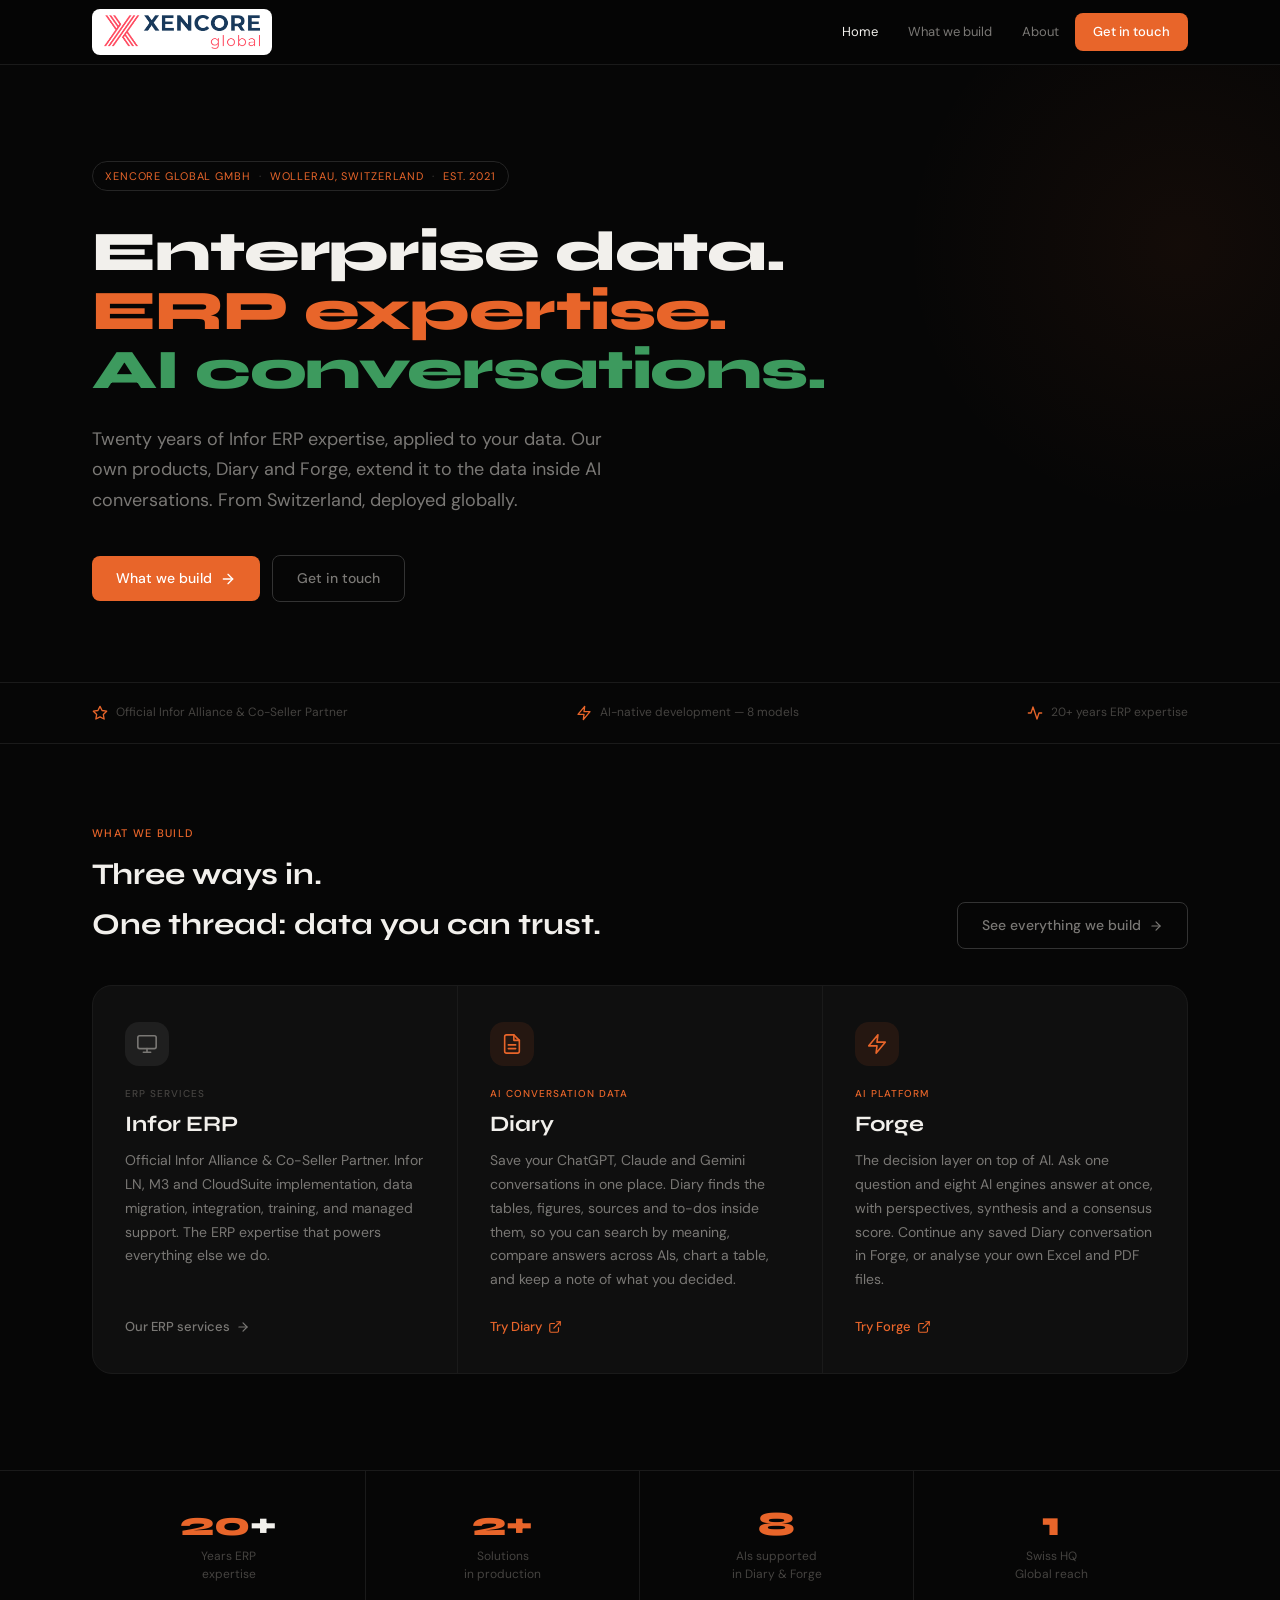
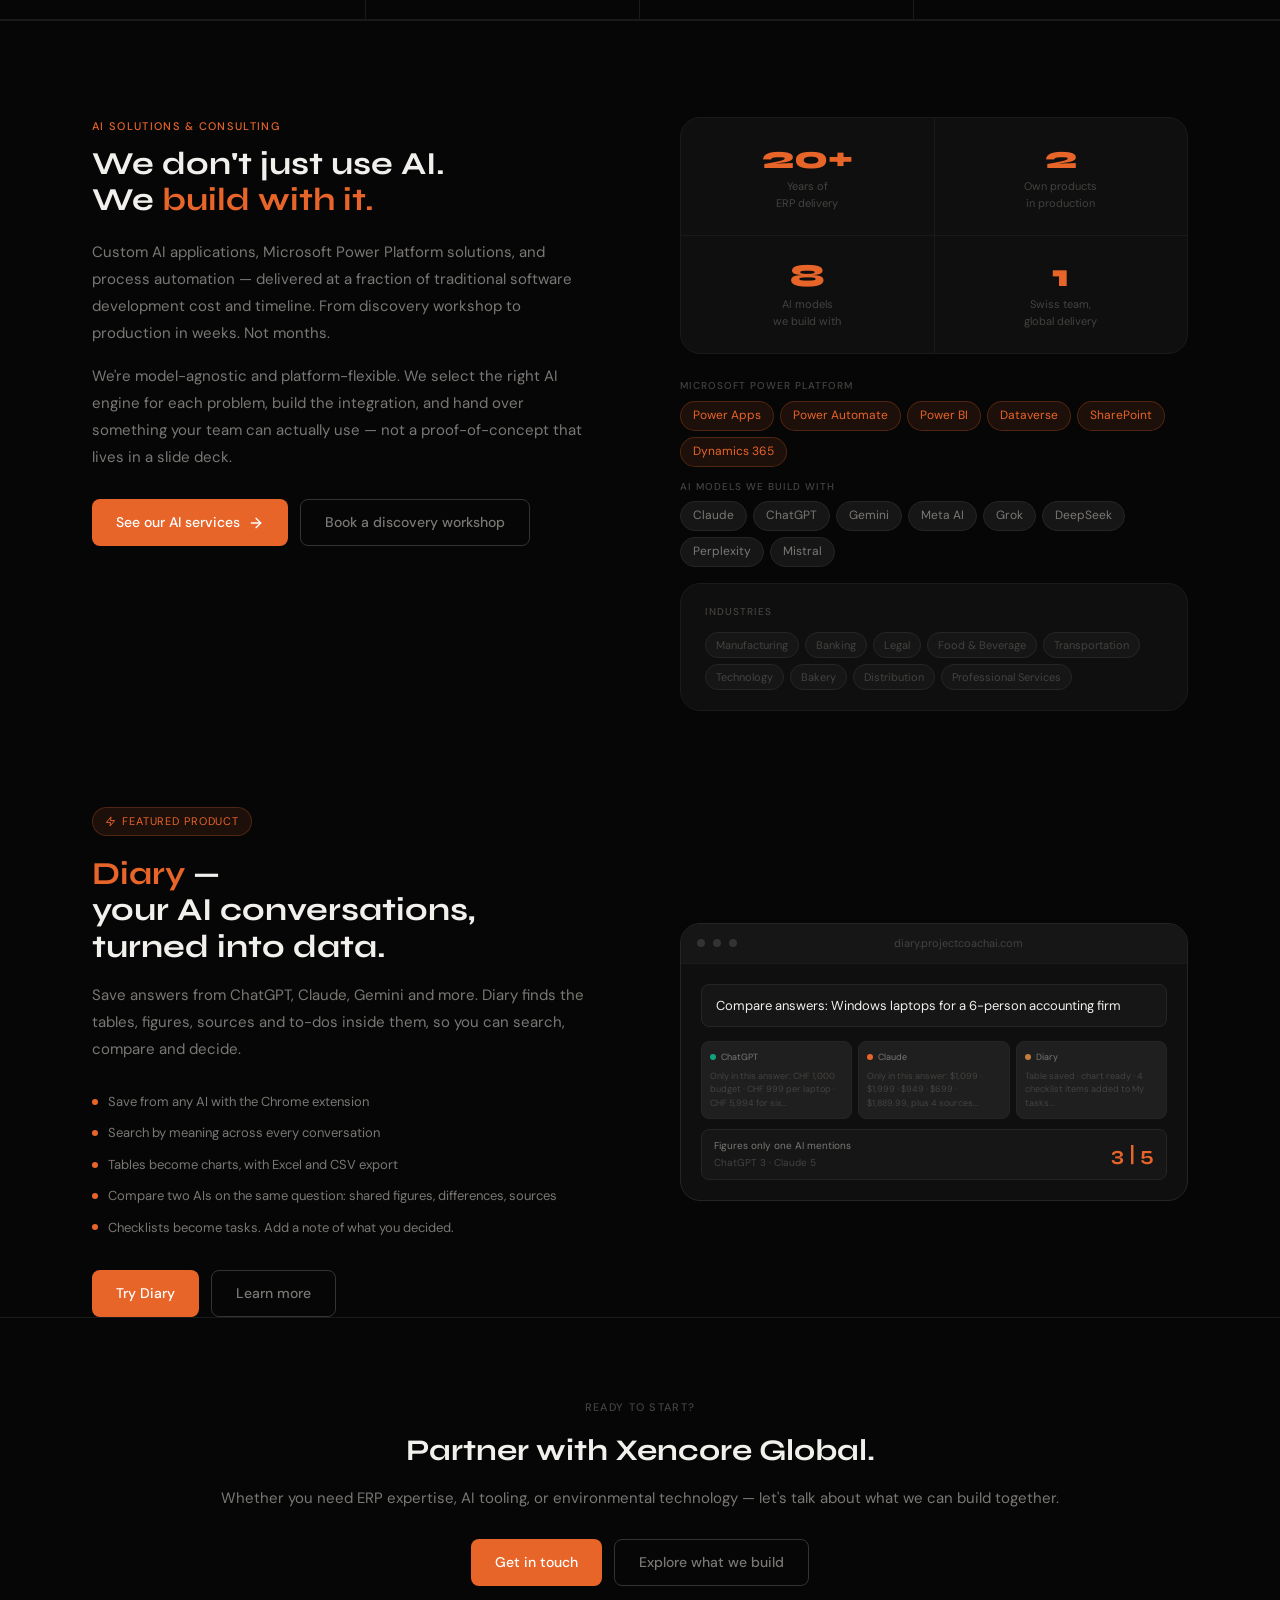
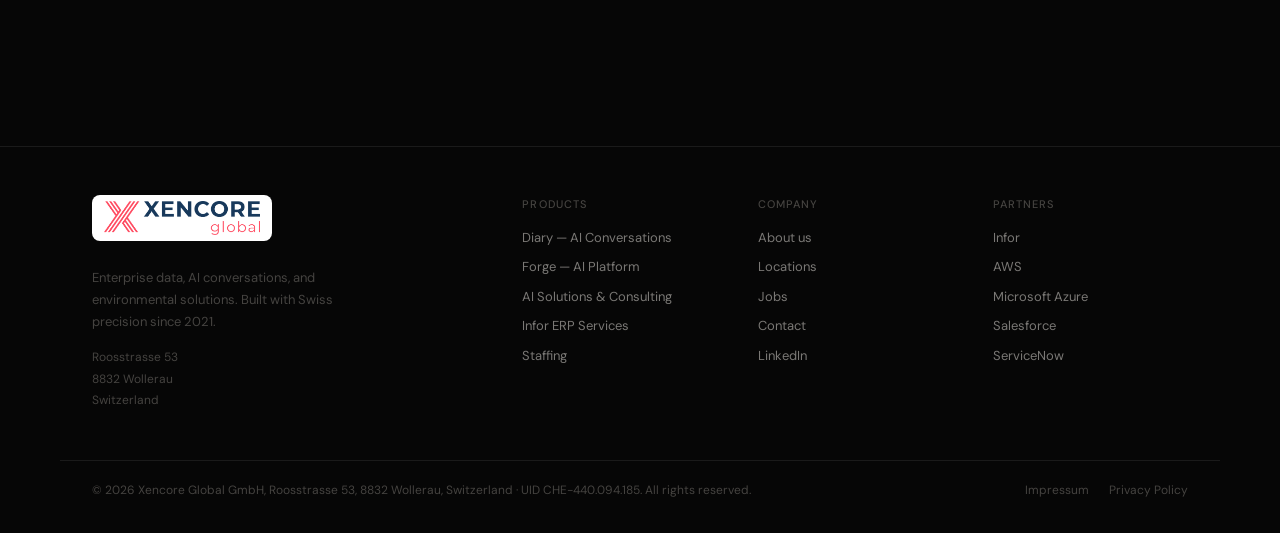
==== index.html @ ffd0a52e "Add official Xencore Global logo and favicon Co-Authored-By: Claude Sonnet 5.5 <noreply@anthropic.co" ====
<!DOCTYPE html>
<html lang="en">
<head>
<meta charset="UTF-8">
<meta name="viewport" content="width=device-width, initial-scale=1.0">
<title>Xencore Global GmbH — Enterprise Data. ERP Expertise. AI Conversations.</title>
<meta name="description" content="Xencore Global GmbH builds Diary and Forge, AI products that turn conversations into data, and delivers Infor ERP solutions. Headquartered in Wollerau, Switzerland.">
<link rel="stylesheet" href="style.css">
<style>
/* ---- PAGE-SPECIFIC: HOME ---------------------------------- */

/* Hero */
.hero {
  padding: 96px 0 80px;
  position: relative;
  overflow: hidden;
}
.hero::before {
  content: '';
  position: absolute;
  top: -120px; right: -200px;
  width: 600px; height: 600px;
  background: radial-gradient(circle, rgba(232,101,42,0.06) 0%, transparent 65%);
  pointer-events: none;
}
.hero__inner {
  max-width: 1160px;
  margin: 0 auto;
  padding: 0 32px;
}
.hero__label {
  display: inline-flex;
  align-items: center;
  gap: 8px;
  padding: 5px 12px;
  border: 1px solid var(--bdr-2);
  border-radius: 999px;
  font-size: 11px;
  color: var(--tx-muted);
  letter-spacing: 0.08em;
  text-transform: uppercase;
  margin-bottom: 32px;
}
.hero__label span { color: var(--xc-orange); }

.hero__headline {
  font-family: var(--font-display);
  font-size: clamp(32px, 4.4vw, 56px);
  font-weight: 800;
  color: var(--tx-primary);
  line-height: 1.05;
  letter-spacing: -0.02em;
  max-width: 800px;
  margin-bottom: 24px;
}
.hero__headline em {
  font-style: normal;
  color: var(--xc-orange);
}
.hero__headline .line-green {
  color: var(--xc-green-light);
}

.hero__sub {
  font-size: 18px;
  color: var(--tx-secondary);
  line-height: 1.7;
  max-width: 520px;
  margin-bottom: 40px;
}

.hero__actions {
  display: flex;
  align-items: center;
  gap: 12px;
  flex-wrap: wrap;
}

/* Products intro section */
.products {
  padding: 80px 0 96px;
}
.products__head {
  max-width: 1160px;
  margin: 0 auto;
  padding: 0 32px;
  display: flex;
  align-items: flex-end;
  justify-content: space-between;
  margin-bottom: 36px;
  gap: 24px;
  flex-wrap: wrap;
}
.products__title {
  font-family: var(--font-display);
  font-size: clamp(22px, 3vw, 30px);
  font-weight: 700;
  color: var(--tx-primary);
  margin-top: 8px;
}
.products__grid-wrap {
  max-width: 1160px;
  margin: 0 auto;
  padding: 0 32px;
}

/* Stats row */
.stats {
  border-top: 1px solid var(--bdr-1);
  border-bottom: 1px solid var(--bdr-1);
  padding: 0;
}
.stats__inner {
  max-width: 1160px;
  margin: 0 auto;
  padding: 0 32px;
  display: grid;
  grid-template-columns: repeat(4, 1fr);
}
.stat {
  padding: 36px 24px;
  border-right: 1px solid var(--bdr-1);
  text-align: center;
}
.stat:last-child { border-right: none; }
.stat__num {
  font-family: var(--font-display);
  font-size: 34px;
  font-weight: 800;
  color: var(--tx-primary);
  line-height: 1;
  margin-bottom: 6px;
}
.stat__num span { color: var(--xc-orange); }
.stat__label {
  font-size: 12px;
  color: var(--tx-muted);
  line-height: 1.5;
}

/* AI native section on home */
.ai-native {
  padding: 96px 0;
  border-top: 1px solid var(--bdr-1);
}
.ai-native__inner {
  max-width: 1160px;
  margin: 0 auto;
  padding: 0 32px;
  display: grid;
  grid-template-columns: 1fr 1fr;
  gap: 80px;
  align-items: start;
}
.ai-native__title {
  font-family: var(--font-display);
  font-size: clamp(24px, 2.8vw, 32px);
  font-weight: 700;
  color: var(--tx-primary);
  line-height: 1.15;
  margin-top: 10px;
  margin-bottom: 20px;
}
.ai-native__title span { color: var(--xc-orange); }
.ai-native__desc {
  font-size: 15px;
  color: var(--tx-secondary);
  line-height: 1.8;
  margin-bottom: 28px;
}
.ai-native__stack {
  display: flex;
  flex-direction: column;
  gap: 12px;
}
.ai-native__stack-row {
  display: flex;
  flex-direction: column;
  gap: 6px;
}
.ai-native__stack-label {
  font-size: 10px;
  font-weight: 500;
  letter-spacing: 0.10em;
  text-transform: uppercase;
  color: var(--tx-muted);
}
.ai-native__stack-tags {
  display: flex;
  flex-wrap: wrap;
  gap: 6px;
}
.ai-native__stack-tag {
  padding: 4px 12px;
  background: var(--surf-2);
  border: 1px solid var(--bdr-2);
  border-radius: 999px;
  font-size: 12px;
  color: var(--tx-secondary);
}
.ai-native__stack-tag--orange {
  border-color: var(--xc-orange-bdr);
  color: var(--xc-orange);
  background: var(--xc-orange-dim);
}
.ai-native__metrics {
  display: grid;
  grid-template-columns: 1fr 1fr;
  gap: 1px;
  background: var(--bdr-1);
  border: 1px solid var(--bdr-1);
  border-radius: var(--r-xl);
  overflow: hidden;
  margin-bottom: 24px;
}
.ai-native__metric {
  background: var(--surf-1);
  padding: 24px;
  text-align: center;
}
.ai-native__metric-num {
  font-family: var(--font-display);
  font-size: 32px;
  font-weight: 800;
  color: var(--xc-orange);
  line-height: 1;
  margin-bottom: 4px;
}
.ai-native__metric-label {
  font-size: 11px;
  color: var(--tx-muted);
  line-height: 1.5;
}
.ai-native__industries {
  padding: 20px 24px;
  background: var(--surf-1);
  border: 1px solid var(--bdr-1);
  border-radius: var(--r-xl);
}
.ai-native__industries-label {
  font-size: 10px;
  font-weight: 500;
  letter-spacing: 0.10em;
  text-transform: uppercase;
  color: var(--tx-muted);
  margin-bottom: 12px;
}
.ai-native__industries-tags {
  display: flex;
  flex-wrap: wrap;
  gap: 6px;
}
.ai-native__industries-tag {
  padding: 3px 10px;
  background: var(--surf-2);
  border: 1px solid var(--bdr-2);
  border-radius: 999px;
  font-size: 11px;
  color: var(--tx-muted);
}

@media (max-width: 960px) {
  .ai-native__inner { grid-template-columns: 1fr; gap: 40px; }
}

  padding: 96px 0;
  border-top: 1px solid var(--bdr-1);
}
.forge-feature__inner {
  max-width: 1160px;
  margin: 0 auto;
  padding: 0 32px;
  display: grid;
  grid-template-columns: 1fr 1fr;
  gap: 80px;
  align-items: center;
}
.forge-feature__badge {
  display: inline-flex;
  align-items: center;
  gap: 6px;
  padding: 4px 12px;
  background: var(--xc-orange-dim);
  border: 1px solid var(--xc-orange-bdr);
  border-radius: 999px;
  font-size: 11px;
  color: var(--xc-orange);
  letter-spacing: 0.08em;
  text-transform: uppercase;
  margin-bottom: 20px;
}
.forge-feature__title {
  font-family: var(--font-display);
  font-size: clamp(24px, 2.8vw, 32px);
  font-weight: 700;
  color: var(--tx-primary);
  line-height: 1.15;
  margin-bottom: 16px;
}
.forge-feature__title span { color: var(--xc-orange); }
.forge-feature__desc {
  font-size: 15px;
  color: var(--tx-secondary);
  line-height: 1.8;
  margin-bottom: 28px;
}
.forge-feature__points {
  display: flex;
  flex-direction: column;
  gap: 10px;
  margin-bottom: 32px;
}
.forge-feature__point {
  display: flex;
  align-items: center;
  gap: 10px;
  font-size: 13px;
  color: var(--tx-secondary);
}
.forge-feature__point-dot {
  width: 6px; height: 6px;
  border-radius: 50%;
  background: var(--xc-orange);
  flex-shrink: 0;
}

/* Forge product preview block */
.forge-preview {
  background: var(--surf-1);
  border: 1px solid var(--bdr-2);
  border-radius: var(--r-xl);
  overflow: hidden;
}
.forge-preview__bar {
  padding: 10px 16px;
  background: var(--surf-2);
  border-bottom: 1px solid var(--bdr-1);
  display: flex;
  align-items: center;
  gap: 8px;
}
.forge-preview__dot {
  width: 8px; height: 8px;
  border-radius: 50%;
  background: var(--bdr-3);
}
.forge-preview__url {
  flex: 1;
  font-size: 11px;
  color: var(--tx-muted);
  text-align: center;
}
.forge-preview__body { padding: 20px; }
.forge-preview__question {
  font-size: 13px;
  color: var(--tx-primary);
  padding: 10px 14px;
  background: var(--surf-2);
  border: 1px solid var(--bdr-2);
  border-radius: var(--r-md);
  margin-bottom: 14px;
}
.forge-preview__cards {
  display: grid;
  grid-template-columns: repeat(3, 1fr);
  gap: 6px;
  margin-bottom: 10px;
}
.forge-preview__card {
  background: var(--surf-3);
  border: 1px solid var(--bdr-2);
  border-radius: var(--r-md);
  padding: 8px;
}
.forge-preview__card-head {
  display: flex;
  align-items: center;
  gap: 5px;
  margin-bottom: 5px;
}
.forge-preview__card-dot {
  width: 6px; height: 6px;
  border-radius: 50%;
}
.forge-preview__card-name {
  font-size: 9px;
  color: var(--tx-secondary);
}
.forge-preview__card-body {
  font-size: 9px;
  color: var(--tx-muted);
  line-height: 1.5;
}
.forge-preview__consensus {
  background: var(--surf-2);
  border: 1px solid var(--bdr-2);
  border-radius: var(--r-md);
  padding: 8px 12px;
  display: flex;
  align-items: center;
  justify-content: space-between;
}
.forge-preview__consensus-label { font-size: 10px; color: var(--tx-secondary); }
.forge-preview__consensus-score {
  font-family: var(--font-display);
  font-size: 20px;
  font-weight: 700;
  color: var(--xc-orange);
}

/* CTA band */
.cta-band {
  padding: 80px 0;
  border-top: 1px solid var(--bdr-1);
  text-align: center;
}
.cta-band__title {
  font-family: var(--font-display);
  font-size: clamp(22px, 2.6vw, 30px);
  font-weight: 700;
  color: var(--tx-primary);
  margin-bottom: 10px;
}
.cta-band__sub {
  font-size: 15px;
  color: var(--tx-secondary);
  margin-bottom: 28px;
}
.cta-band__actions {
  display: flex;
  gap: 12px;
  justify-content: center;
  flex-wrap: wrap;
}

@media (max-width: 960px) {
  .stats__inner { grid-template-columns: repeat(2, 1fr); }
  .stat:nth-child(2) { border-right: none; }
  .stat:nth-child(3) { border-top: 1px solid var(--bdr-1); }
  .stat:nth-child(4) { border-top: 1px solid var(--bdr-1); border-right: none; }
  .forge-feature__inner { grid-template-columns: 1fr; gap: 40px; }
}
@media (max-width: 640px) {
  .hero { padding: 64px 0 56px; }
  .stats__inner { grid-template-columns: 1fr 1fr; }
  .hero__inner { padding: 0 20px; }
  .products__head { padding: 0 20px; }
  .products__grid-wrap { padding: 0 20px; }
  .forge-feature__inner { padding: 0 20px; }
}
.forge-feature__inner.container { display: grid; grid-template-columns: 1fr 1fr; gap: 80px; align-items: center; }
@media (max-width: 960px) { .forge-feature__inner.container { grid-template-columns: 1fr; gap: 40px; } }
</style>
<link rel="icon" type="image/png" href="assets/favicon.png">
</head>
<body>

<nav class="xc-nav" role="navigation" aria-label="Main navigation">
  <div class="xc-nav__inner">
    <a href="index.html" class="xc-nav__logo xc-nav__logo--img" aria-label="Xencore Global home">
      <img src="assets/xencore-logo.png" alt="Xencore Global" class="xc-logo-img" width="165" height="36">
    </a>

    <div class="xc-nav__links" id="xc-nav-links">
      <a href="index.html"          class="xc-nav__link is-active">Home</a>
      <a href="what-we-build.html"  class="xc-nav__link">What we build</a>
      <a href="about.html"          class="xc-nav__link">About</a>
      <a href="about.html#contact"  class="btn btn--primary" style="font-size:13px;padding:8px 18px">Get in touch</a>
    </div>

    <button class="xc-nav__toggle"
            aria-label="Toggle navigation"
            aria-expanded="false"
            onclick="toggleNav(this)">
      &#9776;
    </button>
  </div>
</nav>


<!-- HERO -->
<section class="hero" aria-labelledby="hero-headline">
  <div class="hero__inner">

    <div class="hero__label fade-up">
      <span>Xencore Global GmbH</span>
      &middot;
      <span>Wollerau, Switzerland</span>
      &middot;
      <span>Est. 2021</span>
    </div>

    <h1 class="hero__headline fade-up fade-up-1" id="hero-headline">
      Enterprise data.<br>
      <em>ERP expertise.</em><br>
      <span class="line-green">AI conversations.</span>
    </h1>

    <p class="hero__sub fade-up fade-up-2">
      Twenty years of Infor ERP expertise, applied to your data. Our own
      products, Diary and Forge, extend it to the data inside AI conversations.
      From Switzerland, deployed globally.
    </p>

    <div class="hero__actions fade-up fade-up-3">
      <a href="what-we-build.html" class="btn btn--primary">
        What we build
        <svg viewBox="0 0 24 24" aria-hidden="true">
          <line x1="5" y1="12" x2="19" y2="12"/>
          <polyline points="12 5 19 12 12 19"/>
        </svg>
      </a>
      <a href="about.html#contact" class="btn btn--ghost">Get in touch</a>
    </div>

  </div>
</section>


<!-- CREDENTIAL STRIP -->
<div class="xc-creds">
  <div class="xc-creds__inner">
    <div class="xc-cred">
      <svg viewBox="0 0 24 24" aria-hidden="true">
        <path d="M12 2l3.09 6.26L22 9.27l-5 4.87 1.18 6.88L12 17.77l-6.18 3.25L7 14.14 2 9.27l6.91-1.01L12 2z"/>
      </svg>
      Official Infor Alliance &amp; Co-Seller Partner
    </div>
    <div class="xc-cred">
      <svg viewBox="0 0 24 24" aria-hidden="true">
        <polygon points="13 2 3 14 12 14 11 22 21 10 12 10 13 2"/>
      </svg>
      AI-native development — 8 models
    </div>
    <div class="xc-cred">
      <svg viewBox="0 0 24 24" aria-hidden="true">
        <polyline points="22 12 18 12 15 21 9 3 6 12 2 12"/>
      </svg>
      20+ years ERP expertise
    </div>
  </div>
</div>


<!-- PRODUCTS -->
<section class="products" aria-labelledby="products-title">
  <div class="products__head">
    <div>
      <div class="eyebrow eyebrow--orange">What we build</div>
      <h2 class="products__title" id="products-title">
        Three ways in.<br>One thread: data you can trust.
      </h2>
    </div>
    <a href="what-we-build.html" class="btn btn--ghost">
      See everything we build
      <svg viewBox="0 0 24 24" aria-hidden="true" style="width:14px;height:14px;stroke:currentColor;fill:none;stroke-width:2;stroke-linecap:round;stroke-linejoin:round">
        <line x1="5" y1="12" x2="19" y2="12"/>
        <polyline points="12 5 19 12 12 19"/>
      </svg>
    </a>
  </div>

  <div class="products__grid-wrap">
    <div class="xc-product-grid">

      <!-- ERP Services -->
      <div class="xc-product-card">
        <div class="xc-product-card__icon xc-product-card__icon--steel" aria-hidden="true">
          <svg viewBox="0 0 24 24">
            <rect x="2" y="3" width="20" height="14" rx="2"/>
            <line x1="8" y1="21" x2="16" y2="21"/>
            <line x1="12" y1="17" x2="12" y2="21"/>
          </svg>
        </div>
        <div class="xc-product-card__tag xc-product-card__tag--steel">ERP Services</div>
        <div class="xc-product-card__name">Infor ERP</div>
        <div class="xc-product-card__desc">
          Official Infor Alliance &amp; Co-Seller Partner. Infor LN, M3 and CloudSuite
          implementation, data migration, integration, training, and managed support.
          The ERP expertise that powers everything else we do.
        </div>
        <a href="what-we-build.html#erp"
           class="xc-product-card__link xc-product-card__link--steel">
          Our ERP services
          <svg viewBox="0 0 24 24">
            <line x1="5" y1="12" x2="19" y2="12"/>
            <polyline points="12 5 19 12 12 19"/>
          </svg>
        </a>
      </div>

      <!-- Diary -->
      <div class="xc-product-card">
        <div class="xc-product-card__icon xc-product-card__icon--orange" aria-hidden="true">
          <svg viewBox="0 0 24 24">
            <path d="M14 2H6a2 2 0 0 0-2 2v16a2 2 0 0 0 2 2h12a2 2 0 0 0 2-2V8z"/>
            <polyline points="14 2 14 8 20 8"/>
            <line x1="16" y1="13" x2="8" y2="13"/>
            <line x1="16" y1="17" x2="8" y2="17"/>
          </svg>
        </div>
        <div class="xc-product-card__tag xc-product-card__tag--orange">AI conversation data</div>
        <div class="xc-product-card__name">Diary</div>
        <div class="xc-product-card__desc">
          Save your ChatGPT, Claude and Gemini conversations in one place. Diary finds the
          tables, figures, sources and to-dos inside them, so you can search by meaning,
          compare answers across AIs, chart a table, and keep a note of what you decided.
        </div>
        <a href="https://diary.projectcoachai.com"
           class="xc-product-card__link xc-product-card__link--orange"
           target="_blank" rel="noopener">
          Try Diary
          <svg viewBox="0 0 24 24">
            <path d="M18 13v6a2 2 0 0 1-2 2H5a2 2 0 0 1-2-2V8a2 2 0 0 1 2-2h6"/>
            <polyline points="15 3 21 3 21 9"/>
            <line x1="10" y1="14" x2="21" y2="3"/>
          </svg>
        </a>
      </div>

      <!-- Forge -->
      <div class="xc-product-card">
        <div class="xc-product-card__icon xc-product-card__icon--orange" aria-hidden="true">
          <svg viewBox="0 0 24 24">
            <polygon points="13 2 3 14 12 14 11 22 21 10 12 10 13 2"/>
          </svg>
        </div>
        <div class="xc-product-card__tag xc-product-card__tag--orange">AI Platform</div>
        <div class="xc-product-card__name">Forge</div>
        <div class="xc-product-card__desc">
          The decision layer on top of AI. Ask one question and eight AI engines answer
          at once, with perspectives, synthesis and a consensus score. Continue any saved
          Diary conversation in Forge, or analyse your own Excel and PDF files.
        </div>
        <a href="https://forge.projectcoachai.com"
           class="xc-product-card__link xc-product-card__link--orange"
           target="_blank" rel="noopener">
          Try Forge
          <svg viewBox="0 0 24 24">
            <path d="M18 13v6a2 2 0 0 1-2 2H5a2 2 0 0 1-2-2V8a2 2 0 0 1 2-2h6"/>
            <polyline points="15 3 21 3 21 9"/>
            <line x1="10" y1="14" x2="21" y2="3"/>
          </svg>
        </a>
      </div>
    </div>
  </div>
</section>


<!-- STATS -->
<div class="stats">
  <div class="stats__inner">
    <div class="stat">
      <div class="stat__num"><span>20</span>+</div>
      <div class="stat__label">Years ERP<br>expertise</div>
    </div>
    <div class="stat">
      <div class="stat__num"><span>2+</span></div>
      <div class="stat__label">Solutions<br>in production</div>
    </div>
    <div class="stat">
      <div class="stat__num"><span>8</span></div>
      <div class="stat__label">AIs supported<br>in Diary &amp; Forge</div>
    </div>
    <div class="stat">
      <div class="stat__num"><span>1</span></div>
      <div class="stat__label">Swiss HQ<br>Global reach</div>
    </div>
  </div>
</div>


<!-- AI-NATIVE SECTION -->
<section class="ai-native" aria-labelledby="ai-native-title">
  <div class="ai-native__inner">

    <div>
      <div class="eyebrow eyebrow--orange">AI solutions &amp; consulting</div>
      <h2 class="ai-native__title" id="ai-native-title">
        We don't just use AI.<br>We <span>build with it.</span>
      </h2>
      <p class="ai-native__desc">
        Custom AI applications, Microsoft Power Platform solutions, and process automation —
        delivered at a fraction of traditional software development cost and timeline.
        From discovery workshop to production in weeks. Not months.
      </p>
      <p class="ai-native__desc" style="margin-top:-12px">
        We're model-agnostic and platform-flexible. We select the right AI engine
        for each problem, build the integration, and hand over something your team
        can actually use — not a proof-of-concept that lives in a slide deck.
      </p>
      <div style="display:flex;gap:12px;flex-wrap:wrap">
        <a href="what-we-build.html#ai-solutions" class="btn btn--primary">
          See our AI services
          <svg viewBox="0 0 24 24" aria-hidden="true">
            <line x1="5" y1="12" x2="19" y2="12"/>
            <polyline points="12 5 19 12 12 19"/>
          </svg>
        </a>
        <a href="about.html#contact" class="btn btn--ghost">Book a discovery workshop</a>
      </div>
    </div>

    <div>
      <div class="ai-native__metrics">
        <div class="ai-native__metric">
          <div class="ai-native__metric-num">20+</div>
          <div class="ai-native__metric-label">Years of<br>ERP delivery</div>
        </div>
        <div class="ai-native__metric">
          <div class="ai-native__metric-num">2</div>
          <div class="ai-native__metric-label">Own products<br>in production</div>
        </div>
        <div class="ai-native__metric">
          <div class="ai-native__metric-num">8</div>
          <div class="ai-native__metric-label">AI models<br>we build with</div>
        </div>
        <div class="ai-native__metric">
          <div class="ai-native__metric-num">1</div>
          <div class="ai-native__metric-label">Swiss team,<br>global delivery</div>
        </div>
      </div>

      <div class="ai-native__stack" style="margin-bottom:16px">
        <div class="ai-native__stack-row">
          <div class="ai-native__stack-label">Microsoft Power Platform</div>
          <div class="ai-native__stack-tags">
            <span class="ai-native__stack-tag ai-native__stack-tag--orange">Power Apps</span>
            <span class="ai-native__stack-tag ai-native__stack-tag--orange">Power Automate</span>
            <span class="ai-native__stack-tag ai-native__stack-tag--orange">Power BI</span>
            <span class="ai-native__stack-tag ai-native__stack-tag--orange">Dataverse</span>
            <span class="ai-native__stack-tag ai-native__stack-tag--orange">SharePoint</span>
            <span class="ai-native__stack-tag ai-native__stack-tag--orange">Dynamics 365</span>
          </div>
        </div>
        <div class="ai-native__stack-row">
          <div class="ai-native__stack-label">AI models we build with</div>
          <div class="ai-native__stack-tags">
            <span class="ai-native__stack-tag">Claude</span>
            <span class="ai-native__stack-tag">ChatGPT</span>
            <span class="ai-native__stack-tag">Gemini</span>
            <span class="ai-native__stack-tag">Meta AI</span>
            <span class="ai-native__stack-tag">Grok</span>
            <span class="ai-native__stack-tag">DeepSeek</span>
            <span class="ai-native__stack-tag">Perplexity</span>
            <span class="ai-native__stack-tag">Mistral</span>
          </div>
        </div>
      </div>

      <div class="ai-native__industries">
        <div class="ai-native__industries-label">Industries</div>
        <div class="ai-native__industries-tags">
          <span class="ai-native__industries-tag">Manufacturing</span>
          <span class="ai-native__industries-tag">Banking</span>
          <span class="ai-native__industries-tag">Legal</span>
          <span class="ai-native__industries-tag">Food &amp; Beverage</span>
          <span class="ai-native__industries-tag">Transportation</span>
          <span class="ai-native__industries-tag">Technology</span>

          <span class="ai-native__industries-tag">Bakery</span>
          <span class="ai-native__industries-tag">Distribution</span>
          <span class="ai-native__industries-tag">Professional Services</span>
        </div>
      </div>
    </div>

  </div>
</section>


<!-- FORGE FEATURE -->
<section class="forge-feature" aria-labelledby="diary-title">
  <div class="forge-feature__inner container">

    <div>
      <div class="forge-feature__badge">
        <svg viewBox="0 0 24 24" style="width:11px;height:11px;stroke:currentColor;fill:none;stroke-width:2" aria-hidden="true">
          <polygon points="13 2 3 14 12 14 11 22 21 10 12 10 13 2"/>
        </svg>
        Featured product
      </div>
      <h2 class="forge-feature__title" id="diary-title">
        <span>Diary</span> —<br>
        your AI conversations,<br>
        turned into data.
      </h2>
      <p class="forge-feature__desc">
        Save answers from ChatGPT, Claude, Gemini and more. Diary finds the
        tables, figures, sources and to-dos inside them, so you can search,
        compare and decide.
      </p>
      <div class="forge-feature__points">
        <div class="forge-feature__point">
          <div class="forge-feature__point-dot" aria-hidden="true"></div>
          Save from any AI with the Chrome extension
        </div>
        <div class="forge-feature__point">
          <div class="forge-feature__point-dot" aria-hidden="true"></div>
          Search by meaning across every conversation
        </div>
        <div class="forge-feature__point">
          <div class="forge-feature__point-dot" aria-hidden="true"></div>
          Tables become charts, with Excel and CSV export
        </div>
        <div class="forge-feature__point">
          <div class="forge-feature__point-dot" aria-hidden="true"></div>
          Compare two AIs on the same question: shared figures, differences, sources
        </div>
        <div class="forge-feature__point">
          <div class="forge-feature__point-dot" aria-hidden="true"></div>
          Checklists become tasks. Add a note of what you decided.
        </div>
      </div>
      <div style="display:flex;gap:12px;flex-wrap:wrap">
        <a href="https://diary.projectcoachai.com"
           class="btn btn--primary"
           target="_blank" rel="noopener">
          Try Diary
        </a>
        <a href="what-we-build.html#diary" class="btn btn--ghost">
          Learn more
        </a>
      </div>
    </div>

    <!-- Product preview: Compare answers (figures from a real Diary comparison) -->
    <div class="forge-preview" aria-hidden="true">
      <div class="forge-preview__bar">
        <div class="forge-preview__dot"></div>
        <div class="forge-preview__dot"></div>
        <div class="forge-preview__dot"></div>
        <div class="forge-preview__url">diary.projectcoachai.com</div>
      </div>
      <div class="forge-preview__body">
        <div class="forge-preview__question">
          Compare answers: Windows laptops for a 6-person accounting firm
        </div>
        <div class="forge-preview__cards">
          <div class="forge-preview__card">
            <div class="forge-preview__card-head">
              <div class="forge-preview__card-dot" style="background:#10A37F"></div>
              <span class="forge-preview__card-name">ChatGPT</span>
            </div>
            <div class="forge-preview__card-body">Only in this answer: CHF 1,000 budget &middot; CHF 999 per laptop &middot; CHF 5,994 for six...</div>
          </div>
          <div class="forge-preview__card">
            <div class="forge-preview__card-head">
              <div class="forge-preview__card-dot" style="background:#E8652A"></div>
              <span class="forge-preview__card-name">Claude</span>
            </div>
            <div class="forge-preview__card-body">Only in this answer: $1,099 &middot; $1,999 &middot; $949 &middot; $699 &middot; $1,889.99, plus 4 sources...</div>
          </div>
          <div class="forge-preview__card">
            <div class="forge-preview__card-head">
              <div class="forge-preview__card-dot" style="background:#C17D3C"></div>
              <span class="forge-preview__card-name">Diary</span>
            </div>
            <div class="forge-preview__card-body">Table saved &middot; chart ready &middot; 4 checklist items added to My tasks...</div>
          </div>
        </div>
        <div class="forge-preview__consensus">
          <div>
            <div class="forge-preview__consensus-label">Figures only one AI mentions</div>
            <div style="font-size:10px;color:var(--tx-muted)">ChatGPT 3 &middot; Claude 5</div>
          </div>
          <div class="forge-preview__consensus-score">3 | 5</div>
        </div>
      </div>
    </div>

  </div>
</section>


<!-- CTA BAND -->
<section class="cta-band" aria-labelledby="cta-title">
  <div class="container">
    <div class="eyebrow" style="margin-bottom:10px">Ready to start?</div>
    <h2 class="cta-band__title" id="cta-title">
      Partner with Xencore Global.
    </h2>
    <p class="cta-band__sub">
      Whether you need ERP expertise, AI tooling, or environmental technology —
      let's talk about what we can build together.
    </p>
    <div class="cta-band__actions">
      <a href="about.html#contact" class="btn btn--primary">Get in touch</a>
      <a href="what-we-build.html" class="btn btn--ghost">Explore what we build</a>
    </div>
  </div>
</section>


<!-- FOOTER -->
<footer class="xc-footer" role="contentinfo">
  <div class="xc-footer__inner">

    <div>
      <a href="index.html" class="xc-nav__logo xc-nav__logo--img" style="margin-bottom:14px;display:inline-flex">
        <img src="assets/xencore-logo.png" alt="Xencore Global" class="xc-logo-img" width="165" height="36">
      </a>
      <p class="xc-footer__brand-desc">
        Enterprise data, AI conversations, and environmental solutions.
        Built with Swiss precision since 2021.
      </p>
      <address class="xc-footer__address">
        Roosstrasse 53<br>
        8832 Wollerau<br>
        Switzerland
      </address>
    </div>

    <div>
      <div class="xc-footer__col-title">Products</div>
      <div class="xc-footer__col-links">
        <a href="https://diary.projectcoachai.com" target="_blank" rel="noopener">Diary — AI Conversations</a>
        <a href="https://forge.projectcoachai.com" target="_blank" rel="noopener">Forge — AI Platform</a>
        <a href="what-we-build.html#ai-solutions">AI Solutions &amp; Consulting</a>
        <a href="what-we-build.html#erp">Infor ERP Services</a>
        <a href="what-we-build.html#staffing">Staffing</a>
      </div>
    </div>

    <div>
      <div class="xc-footer__col-title">Company</div>
      <div class="xc-footer__col-links">
        <a href="about.html">About us</a>
        <a href="about.html#locations">Locations</a>
        <a href="about.html#jobs">Jobs</a>
        <a href="about.html#contact">Contact</a>
        <a href="https://www.linkedin.com/company/xencore-global-limited/" target="_blank" rel="noopener">LinkedIn</a>
      </div>
    </div>

    <div>
      <div class="xc-footer__col-title">Partners</div>
      <div class="xc-footer__col-links">
        <a href="https://www.infor.com" target="_blank" rel="noopener">Infor</a>
        <a href="https://aws.amazon.com" target="_blank" rel="noopener">AWS</a>
        <a href="https://azure.microsoft.com" target="_blank" rel="noopener">Microsoft Azure</a>
        <a href="https://www.salesforce.com" target="_blank" rel="noopener">Salesforce</a>
        <a href="https://www.servicenow.com" target="_blank" rel="noopener">ServiceNow</a>
      </div>
    </div>

  </div>

  <div class="xc-footer__bottom">
    <div class="xc-footer__copy">
      &copy; 2026 Xencore Global GmbH, Roosstrasse 53, 8832 Wollerau, Switzerland · UID CHE-440.094.185. All rights reserved.
    </div>
    <nav class="xc-footer__legal" aria-label="Legal links">
      <a href="impressum.html">Impressum</a>
      <a href="privacy.html">Privacy Policy</a>
    </nav>
  </div>
</footer>

<script>
function toggleNav(btn) {
  const links = document.getElementById('xc-nav-links');
  const isOpen = links.classList.toggle('is-open');
  btn.setAttribute('aria-expanded', isOpen);
}
</script>

</body>
</html>
---- style.css ----
/* ============================================================
   XENCORE GLOBAL AG — Shared Stylesheet
   Stack: Static HTML · Cloudflare Pages · GitHub
   Fonts: Syne (headings) · DM Sans (body)
   ============================================================ */

@import url('https://fonts.googleapis.com/css2?family=Syne:wght@600;700;800&family=DM+Sans:ital,opsz,wght@0,9..40,300;0,9..40,400;0,9..40,500;1,9..40,300&display=swap');

/* ============================================================
   DESIGN TOKENS
   ============================================================ */
:root {
  /* Brand colours */
  --xc-orange:      #E8652A;
  --xc-orange-dark: #C4501E;
  --xc-orange-dim:  rgba(232,101,42,0.10);
  --xc-orange-bdr:  rgba(232,101,42,0.25);

  /* Green palette — available for future use */
  --xc-green:       #2A7A47;
  --xc-green-light: #3D9A5E;
  --xc-green-dim:   rgba(42,122,71,0.10);
  --xc-green-bdr:   rgba(42,122,71,0.25);

  /* Surfaces */
  --bg:      #060606;
  --surf-1:  #0f0f0f;
  --surf-2:  #161616;
  --surf-3:  #1f1f1f;

  /* Borders */
  --bdr-1:   #1a1a1a;
  --bdr-2:   #252525;
  --bdr-3:   #333333;

  /* Text */
  --tx-primary:   #F2F0EC;
  --tx-secondary: #7A7875;
  --tx-muted:     #454340;

  /* Typography */
  --font-display: 'Syne', sans-serif;
  --font-body:    'DM Sans', sans-serif;

  /* Radius */
  --r-sm:  4px;
  --r-md:  8px;
  --r-lg:  14px;
  --r-xl:  20px;

  font-family: var(--font-body);
  font-size: 16px;
  line-height: 1.65;
  color: var(--tx-primary);
  background: var(--bg);
  -webkit-font-smoothing: antialiased;
  scroll-behavior: smooth;
}

/* ============================================================
   RESET
   ============================================================ */
*, *::before, *::after { box-sizing: border-box; margin: 0; padding: 0; }
img   { display: block; max-width: 100%; }
a     { color: inherit; text-decoration: none; }
button, input, select, textarea { font-family: inherit; }

/* ============================================================
   UTILITIES
   ============================================================ */
.sr-only {
  position: absolute;
  width: 1px; height: 1px;
  overflow: hidden;
  clip: rect(0,0,0,0);
  white-space: nowrap;
}
.container {
  width: 100%;
  max-width: 1160px;
  margin: 0 auto;
  padding: 0 32px;
}
.eyebrow {
  font-family: var(--font-body);
  font-size: 11px;
  font-weight: 500;
  letter-spacing: 0.12em;
  text-transform: uppercase;
  color: var(--tx-muted);
}
.eyebrow--orange { color: var(--xc-orange); }
.eyebrow--green  { color: var(--xc-green-light); }

/* ============================================================
   BUTTONS
   ============================================================ */
.btn {
  display: inline-flex;
  align-items: center;
  gap: 8px;
  padding: 11px 24px;
  font-size: 14px;
  font-weight: 500;
  border-radius: var(--r-md);
  border: none;
  cursor: pointer;
  transition: background 0.18s, color 0.18s, border-color 0.18s;
  white-space: nowrap;
}
.btn--primary {
  background: var(--xc-orange);
  color: #fff;
}
.btn--primary:hover { background: var(--xc-orange-dark); }

.btn--ghost {
  background: transparent;
  border: 1px solid var(--bdr-3);
  color: var(--tx-secondary);
}
.btn--ghost:hover { border-color: var(--tx-secondary); color: var(--tx-primary); }

.btn--outline-green {
  background: transparent;
  border: 1px solid var(--xc-green-bdr);
  color: var(--xc-green-light);
}
.btn--outline-green:hover { background: var(--xc-green-dim); }

.btn svg {
  width: 16px; height: 16px;
  stroke: currentColor; fill: none;
  stroke-width: 2; stroke-linecap: round; stroke-linejoin: round;
}

/* ============================================================
   NAVIGATION
   ============================================================ */
.xc-nav {
  position: sticky;
  top: 0;
  z-index: 100;
  background: rgba(6,6,6,0.92);
  backdrop-filter: blur(12px);
  -webkit-backdrop-filter: blur(12px);
  border-bottom: 1px solid var(--bdr-1);
}
.xc-nav__inner {
  display: flex;
  align-items: center;
  justify-content: space-between;
  height: 64px;
  padding: 0 32px;
  max-width: 1160px;
  margin: 0 auto;
}

/* Logo */
.xc-nav__logo {
  display: flex;
  align-items: center;
  gap: 10px;
}
.xc-nav__logo-mark {
  width: 32px; height: 32px;
  background: var(--xc-orange);
  border-radius: var(--r-md);
  display: flex;
  align-items: center;
  justify-content: center;
  flex-shrink: 0;
}
.xc-nav__logo-mark svg {
  width: 16px; height: 16px;
  fill: #fff;
}
.xc-nav__logo-text { display: flex; flex-direction: column; line-height: 1.15; }
.xc-nav__logo-name {
  font-family: var(--font-display);
  font-size: 15px;
  font-weight: 700;
  color: var(--tx-primary);
  letter-spacing: 0.02em;
}
.xc-nav__logo-sub {
  font-size: 10px;
  color: var(--tx-muted);
  letter-spacing: 0.06em;
  text-transform: uppercase;
}

/* Nav links */
.xc-nav__links {
  display: flex;
  align-items: center;
  gap: 2px;
}
.xc-nav__link {
  padding: 6px 14px;
  font-size: 13px;
  color: var(--tx-secondary);
  border-radius: var(--r-md);
  transition: color 0.15s, background 0.15s;
}
.xc-nav__link:hover { color: var(--tx-primary); background: var(--surf-2); }
.xc-nav__link.is-active { color: var(--tx-primary); }

/* Mobile nav toggle */
.xc-nav__toggle {
  display: none;
  background: none;
  border: 1px solid var(--bdr-2);
  border-radius: var(--r-md);
  padding: 6px 10px;
  color: var(--tx-secondary);
  cursor: pointer;
}

/* ============================================================
   FOOTER
   ============================================================ */
.xc-footer {
  border-top: 1px solid var(--bdr-1);
  padding: 48px 0 32px;
  margin-top: 80px;
}
.xc-footer__inner {
  max-width: 1160px;
  margin: 0 auto;
  padding: 0 32px;
  display: grid;
  grid-template-columns: 2fr 1fr 1fr 1fr;
  gap: 40px;
  margin-bottom: 48px;
}
.xc-footer__brand-desc {
  font-size: 13px;
  color: var(--tx-muted);
  line-height: 1.7;
  margin-top: 12px;
  max-width: 280px;
}
.xc-footer__address {
  font-size: 12px;
  color: var(--tx-muted);
  line-height: 1.8;
  margin-top: 14px;
  font-style: normal;
}
.xc-footer__col-title {
  font-size: 11px;
  font-weight: 500;
  letter-spacing: 0.10em;
  text-transform: uppercase;
  color: var(--tx-muted);
  margin-bottom: 14px;
}
.xc-footer__col-links { display: flex; flex-direction: column; gap: 8px; }
.xc-footer__col-links a {
  font-size: 13px;
  color: var(--tx-secondary);
  transition: color 0.15s;
}
.xc-footer__col-links a:hover { color: var(--tx-primary); }

.xc-footer__bottom {
  max-width: 1160px;
  margin: 0 auto;
  padding: 20px 32px 0;
  border-top: 1px solid var(--bdr-1);
  display: flex;
  align-items: center;
  justify-content: space-between;
  gap: 16px;
  flex-wrap: wrap;
}
.xc-footer__copy {
  font-size: 12px;
  color: var(--tx-muted);
}
.xc-footer__legal {
  display: flex;
  gap: 20px;
}
.xc-footer__legal a {
  font-size: 12px;
  color: var(--tx-muted);
  transition: color 0.15s;
}
.xc-footer__legal a:hover { color: var(--tx-secondary); }

/* ============================================================
   PRODUCT CARDS — used on home and services pages
   ============================================================ */
.xc-product-grid {
  display: grid;
  grid-template-columns: repeat(3, 1fr);
  gap: 1px;
  background: var(--bdr-1);
  border: 1px solid var(--bdr-1);
  border-radius: var(--r-xl);
  overflow: hidden;
}
.xc-product-card {
  background: var(--surf-1);
  padding: 36px 32px;
  display: flex;
  flex-direction: column;
  transition: background 0.2s;
}
.xc-product-card:hover { background: var(--surf-2); }

.xc-product-card__icon {
  width: 44px; height: 44px;
  border-radius: var(--r-lg);
  display: flex;
  align-items: center;
  justify-content: center;
  margin-bottom: 20px;
  flex-shrink: 0;
}
.xc-product-card__icon--orange { background: var(--xc-orange-dim); }
.xc-product-card__icon--green  { background: var(--xc-green-dim);  }
.xc-product-card__icon--steel  { background: var(--surf-3);         }
.xc-product-card__icon svg {
  width: 22px; height: 22px;
  stroke-width: 1.75;
  stroke-linecap: round;
  stroke-linejoin: round;
  fill: none;
}
.xc-product-card__icon--orange svg { stroke: var(--xc-orange); }
.xc-product-card__icon--green  svg { stroke: var(--xc-green-light); }
.xc-product-card__icon--steel  svg { stroke: var(--tx-secondary); }

.xc-product-card__tag {
  font-size: 10px;
  letter-spacing: 0.10em;
  text-transform: uppercase;
  font-weight: 500;
  margin-bottom: 8px;
}
.xc-product-card__tag--orange { color: var(--xc-orange); }
.xc-product-card__tag--green  { color: var(--xc-green-light); }
.xc-product-card__tag--steel  { color: var(--tx-muted); }

.xc-product-card__name {
  font-family: var(--font-display);
  font-size: 22px;
  font-weight: 700;
  color: var(--tx-primary);
  margin-bottom: 12px;
  line-height: 1.2;
}
.xc-product-card__desc {
  font-size: 14px;
  color: var(--tx-secondary);
  line-height: 1.7;
  flex: 1;
  margin-bottom: 24px;
}
.xc-product-card__link {
  display: inline-flex;
  align-items: center;
  gap: 6px;
  font-size: 13px;
  font-weight: 500;
  transition: gap 0.15s;
}
.xc-product-card__link--orange { color: var(--xc-orange); }
.xc-product-card__link--green  { color: var(--xc-green-light); }
.xc-product-card__link--steel  { color: var(--tx-secondary); }
.xc-product-card__link:hover   { gap: 10px; }
.xc-product-card__link svg {
  width: 14px; height: 14px;
  stroke: currentColor; fill: none;
  stroke-width: 2; stroke-linecap: round; stroke-linejoin: round;
}

/* ============================================================
   CREDENTIAL STRIP
   ============================================================ */
.xc-creds {
  border-top: 1px solid var(--bdr-1);
  border-bottom: 1px solid var(--bdr-1);
  padding: 20px 0;
}
.xc-creds__inner {
  max-width: 1160px;
  margin: 0 auto;
  padding: 0 32px;
  display: flex;
  align-items: center;
  justify-content: space-between;
  gap: 24px;
  flex-wrap: wrap;
}
.xc-cred {
  display: flex;
  align-items: center;
  gap: 8px;
  font-size: 12px;
  color: var(--tx-muted);
}
.xc-cred svg {
  width: 16px; height: 16px;
  stroke: var(--xc-orange);
  fill: none;
  stroke-width: 2;
  stroke-linecap: round;
  stroke-linejoin: round;
  flex-shrink: 0;
}

/* ============================================================
   SECTION HEADINGS
   ============================================================ */
.xc-section {
  padding: 96px 0;
}
.xc-section-head {
  margin-bottom: 56px;
}
.xc-section-title {
  font-family: var(--font-display);
  font-size: clamp(26px, 3.2vw, 38px);
  font-weight: 700;
  color: var(--tx-primary);
  line-height: 1.15;
  margin-top: 10px;
}
.xc-section-sub {
  font-size: 16px;
  color: var(--tx-secondary);
  line-height: 1.7;
  max-width: 560px;
  margin-top: 14px;
}

/* ============================================================
   DIVIDER
   ============================================================ */
.xc-divider {
  width: 100%;
  height: 1px;
  background: var(--bdr-1);
}

/* ============================================================
   FORM (contact page)
   ============================================================ */
.xc-form { display: flex; flex-direction: column; gap: 18px; }
.xc-form__row { display: grid; grid-template-columns: 1fr 1fr; gap: 18px; }
.xc-field { display: flex; flex-direction: column; gap: 6px; }
.xc-field label {
  font-size: 12px;
  color: var(--tx-secondary);
  letter-spacing: 0.04em;
}
.xc-field input,
.xc-field select,
.xc-field textarea {
  padding: 12px 14px;
  background: var(--surf-2);
  border: 1px solid var(--bdr-2);
  border-radius: var(--r-md);
  color: var(--tx-primary);
  font-size: 14px;
  font-family: var(--font-body);
  outline: none;
  transition: border-color 0.15s;
}
.xc-field input:focus,
.xc-field select:focus,
.xc-field textarea:focus { border-color: var(--xc-orange); }
.xc-field input::placeholder,
.xc-field textarea::placeholder { color: var(--tx-muted); }
.xc-field select { appearance: none; cursor: pointer; }
.xc-field textarea { resize: vertical; min-height: 120px; line-height: 1.6; }

/* ============================================================
   ANIMATION — fade up on load
   ============================================================ */
@keyframes fadeUp {
  from { opacity: 0; transform: translateY(20px); }
  to   { opacity: 1; transform: translateY(0); }
}
.fade-up {
  animation: fadeUp 0.6s ease both;
}
.fade-up-1 { animation-delay: 0.1s; }
.fade-up-2 { animation-delay: 0.2s; }
.fade-up-3 { animation-delay: 0.35s; }
.fade-up-4 { animation-delay: 0.5s; }

/* ============================================================
   RESPONSIVE
   ============================================================ */
@media (max-width: 960px) {
  .xc-nav__links { display: none; }
  .xc-nav__toggle { display: flex; }
  .xc-nav__links.is-open {
    display: flex;
    flex-direction: column;
    position: absolute;
    top: 64px;
    left: 0; right: 0;
    background: var(--surf-1);
    border-bottom: 1px solid var(--bdr-1);
    padding: 16px 24px;
    gap: 4px;
    z-index: 99;
  }
  .xc-product-grid { grid-template-columns: 1fr; }
  .xc-footer__inner { grid-template-columns: 1fr 1fr; }
  .xc-creds__inner { gap: 16px; }
}

@media (max-width: 640px) {
  .container { padding: 0 20px; }
  .xc-nav__inner { padding: 0 20px; }
  .xc-section { padding: 64px 0; }
  .xc-form__row { grid-template-columns: 1fr; }
  .xc-footer__inner { grid-template-columns: 1fr; }
  .xc-footer__bottom { flex-direction: column; text-align: center; }
}

/* Official logo on dark background: shown unaltered on a light chip */
.xc-nav__logo--img { background:#fff; border-radius:8px; padding:6px 12px; display:inline-flex; align-items:center; }
.xc-logo-img { display:block; height:34px; width:auto; }
@media (max-width: 640px) { .xc-logo-img { height:28px; } }
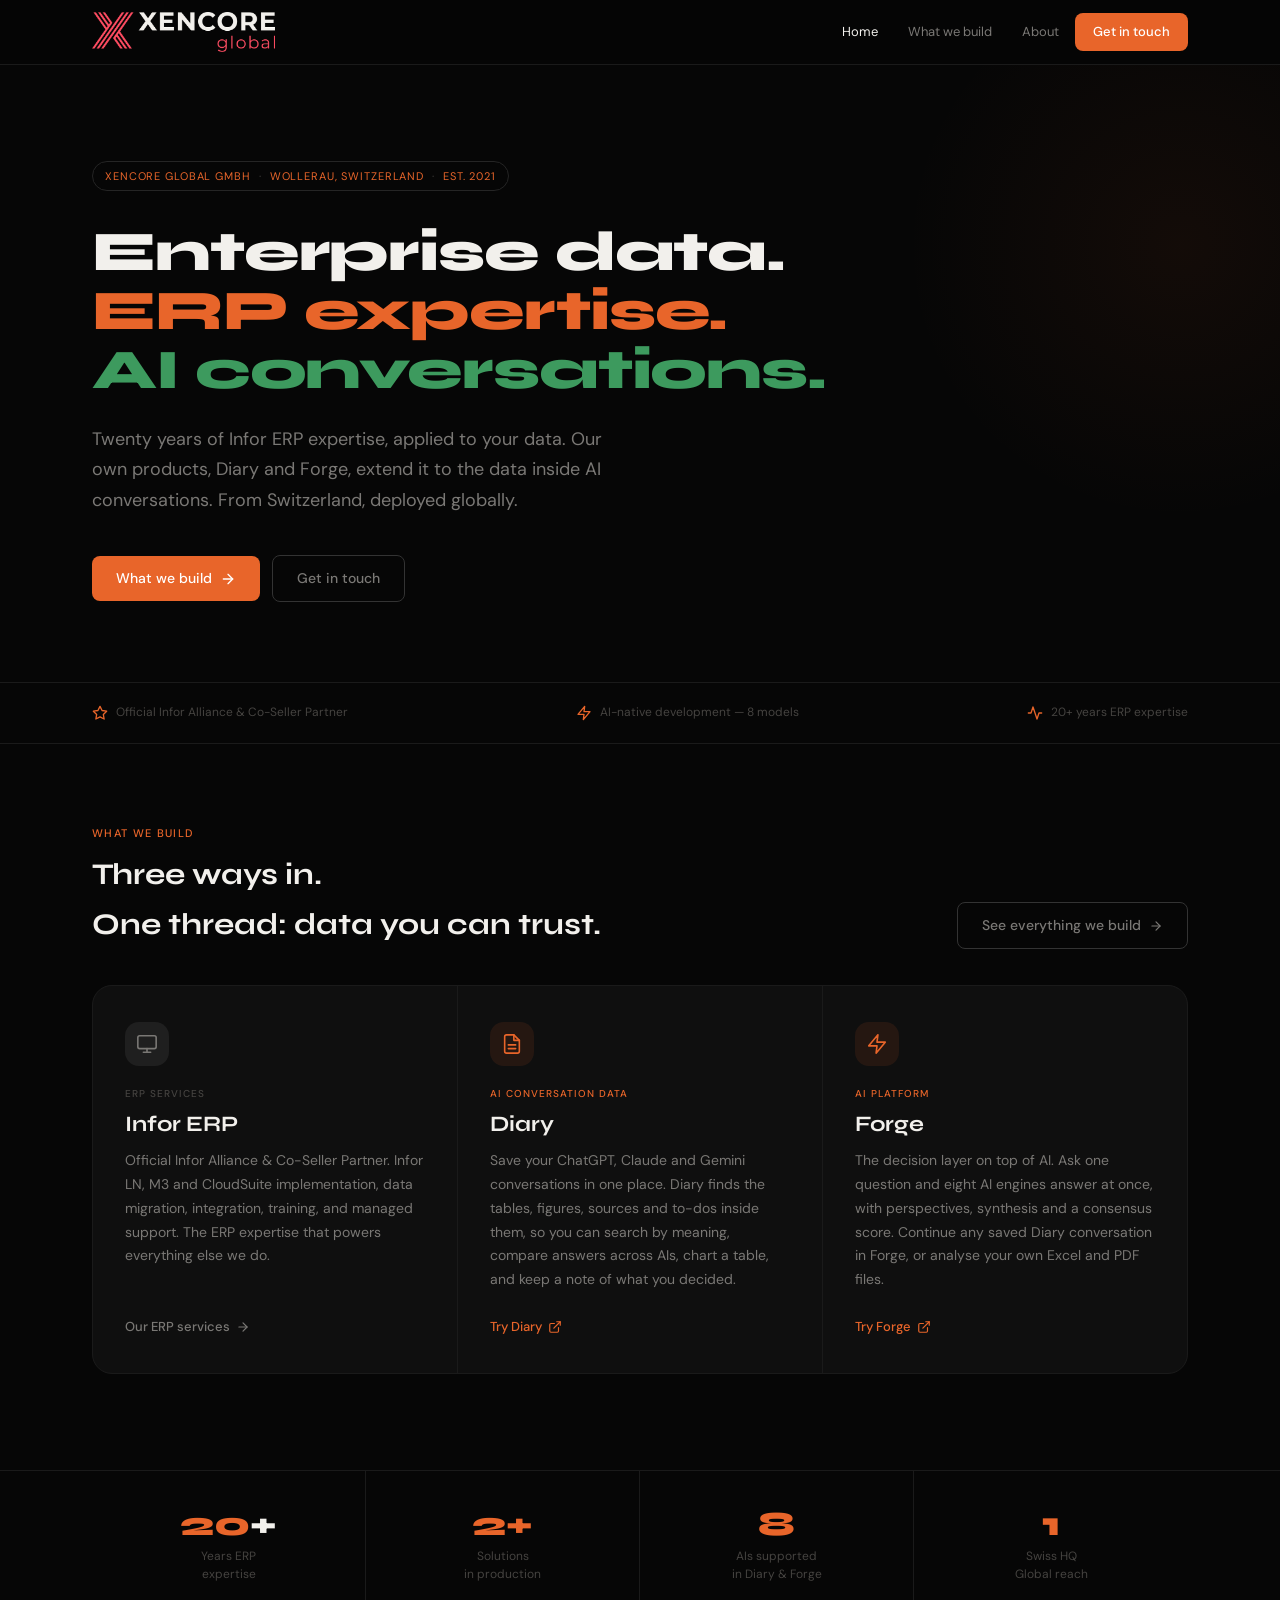
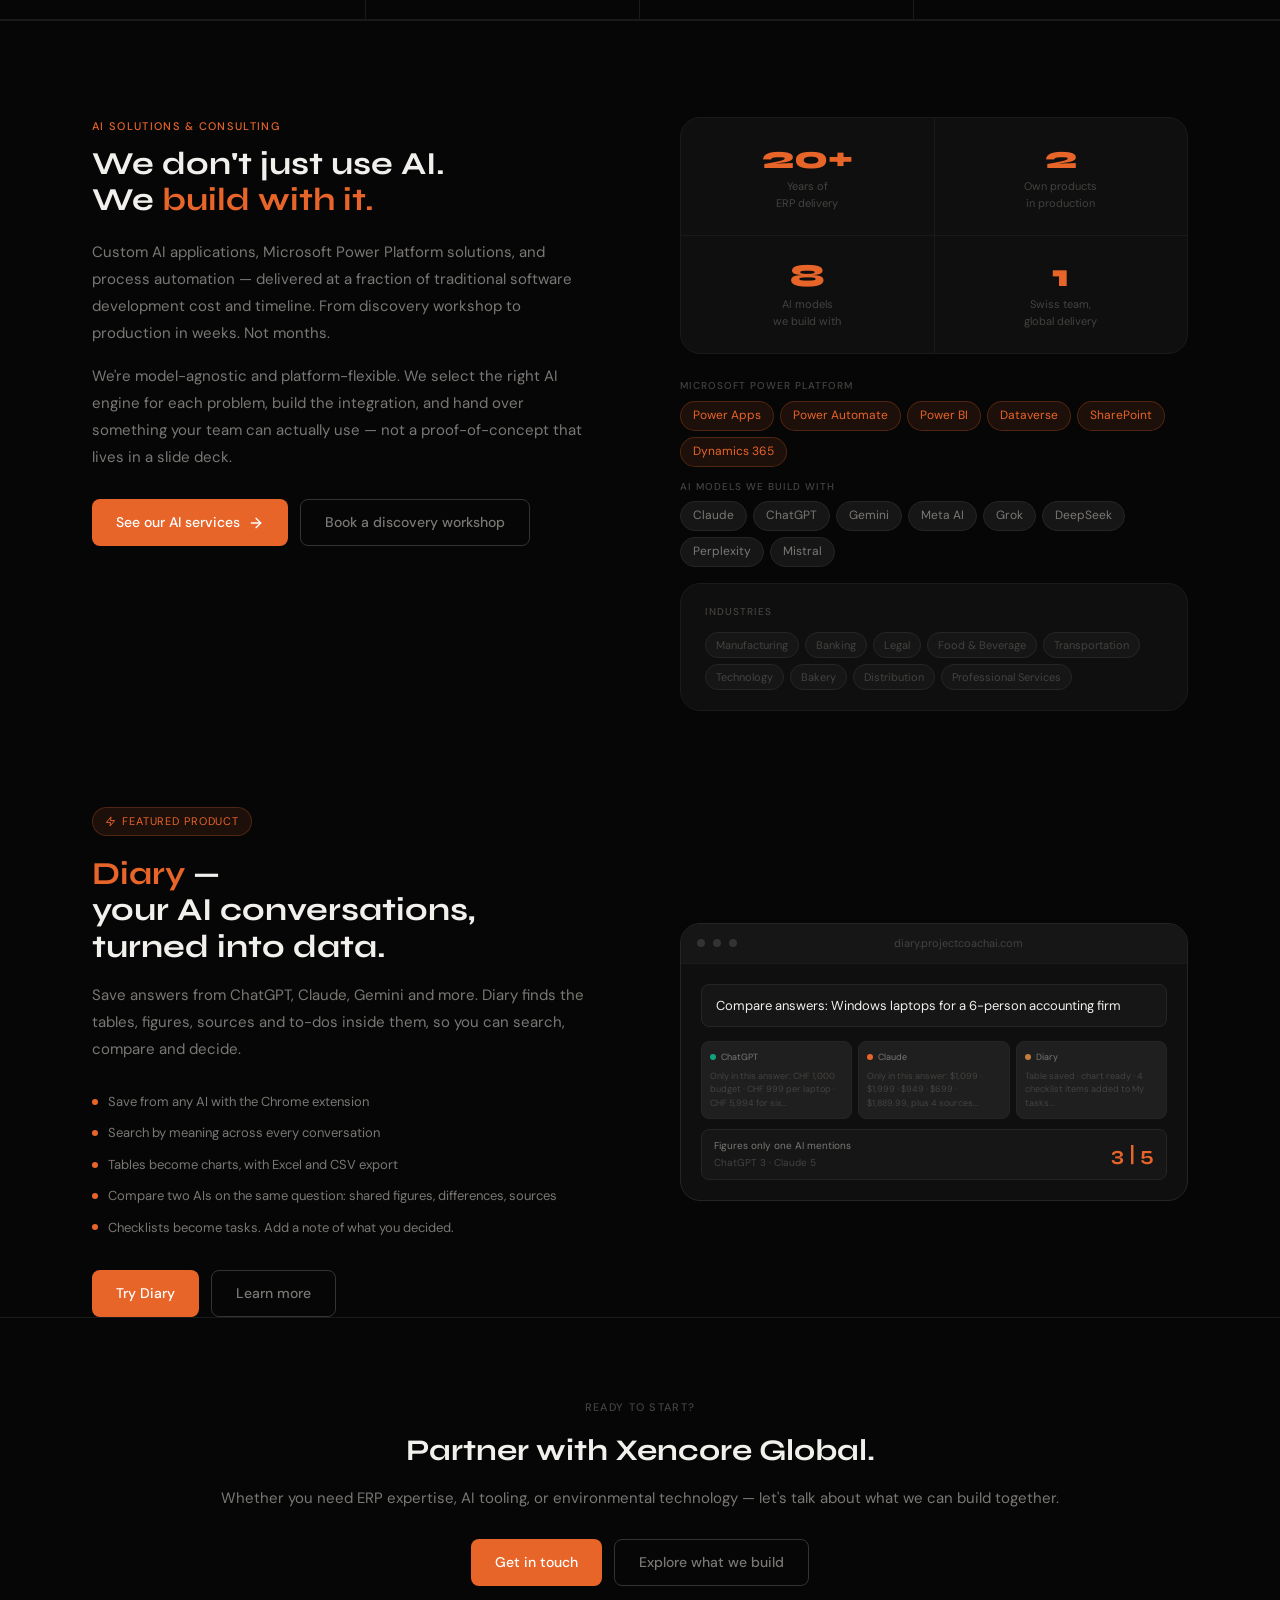
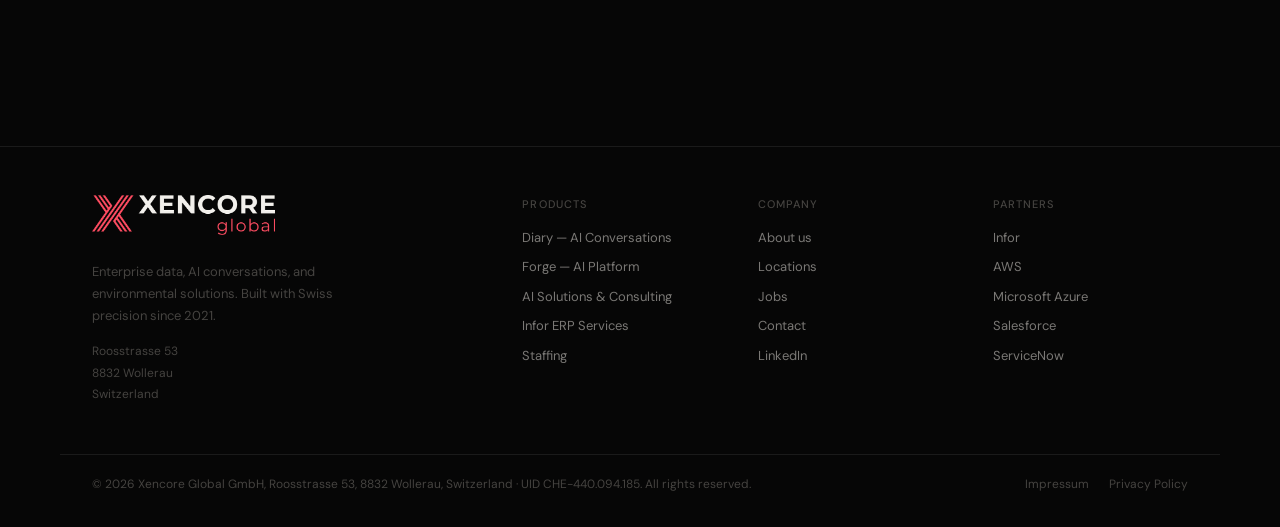
==== commit a0f0c98c: "Light-on-dark logo version Co-Authored-By: Claude Sonnet 5.5 <noreply@anthropic.com>  Claude-Session" ====
--- a/index.html
+++ b/index.html
@@ -458,7 +458,7 @@
 <nav class="xc-nav" role="navigation" aria-label="Main navigation">
   <div class="xc-nav__inner">
     <a href="index.html" class="xc-nav__logo xc-nav__logo--img" aria-label="Xencore Global home">
-      <img src="assets/xencore-logo.png" alt="Xencore Global" class="xc-logo-img" width="165" height="36">
+      <img src="assets/xencore-logo.png" alt="Xencore Global" class="xc-logo-img" width="184" height="40">
     </a>
 
     <div class="xc-nav__links" id="xc-nav-links">
@@ -899,7 +899,7 @@
 
     <div>
       <a href="index.html" class="xc-nav__logo xc-nav__logo--img" style="margin-bottom:14px;display:inline-flex">
-        <img src="assets/xencore-logo.png" alt="Xencore Global" class="xc-logo-img" width="165" height="36">
+        <img src="assets/xencore-logo.png" alt="Xencore Global" class="xc-logo-img" width="184" height="40">
       </a>
       <p class="xc-footer__brand-desc">
         Enterprise data, AI conversations, and environmental solutions.
--- a/style.css
+++ b/style.css
@@ -526,7 +526,7 @@
   .xc-footer__bottom { flex-direction: column; text-align: center; }
 }
 
-/* Official logo on dark background: shown unaltered on a light chip */
-.xc-nav__logo--img { background:#fff; border-radius:8px; padding:6px 12px; display:inline-flex; align-items:center; }
-.xc-logo-img { display:block; height:34px; width:auto; }
-@media (max-width: 640px) { .xc-logo-img { height:28px; } }
+/* Official logo, light-on-dark version (white wordmark, original coral) */
+.xc-nav__logo--img { display:inline-flex; align-items:center; background:none; padding:0; }
+.xc-logo-img { display:block; height:40px; width:auto; }
+@media (max-width: 640px) { .xc-logo-img { height:32px; } }
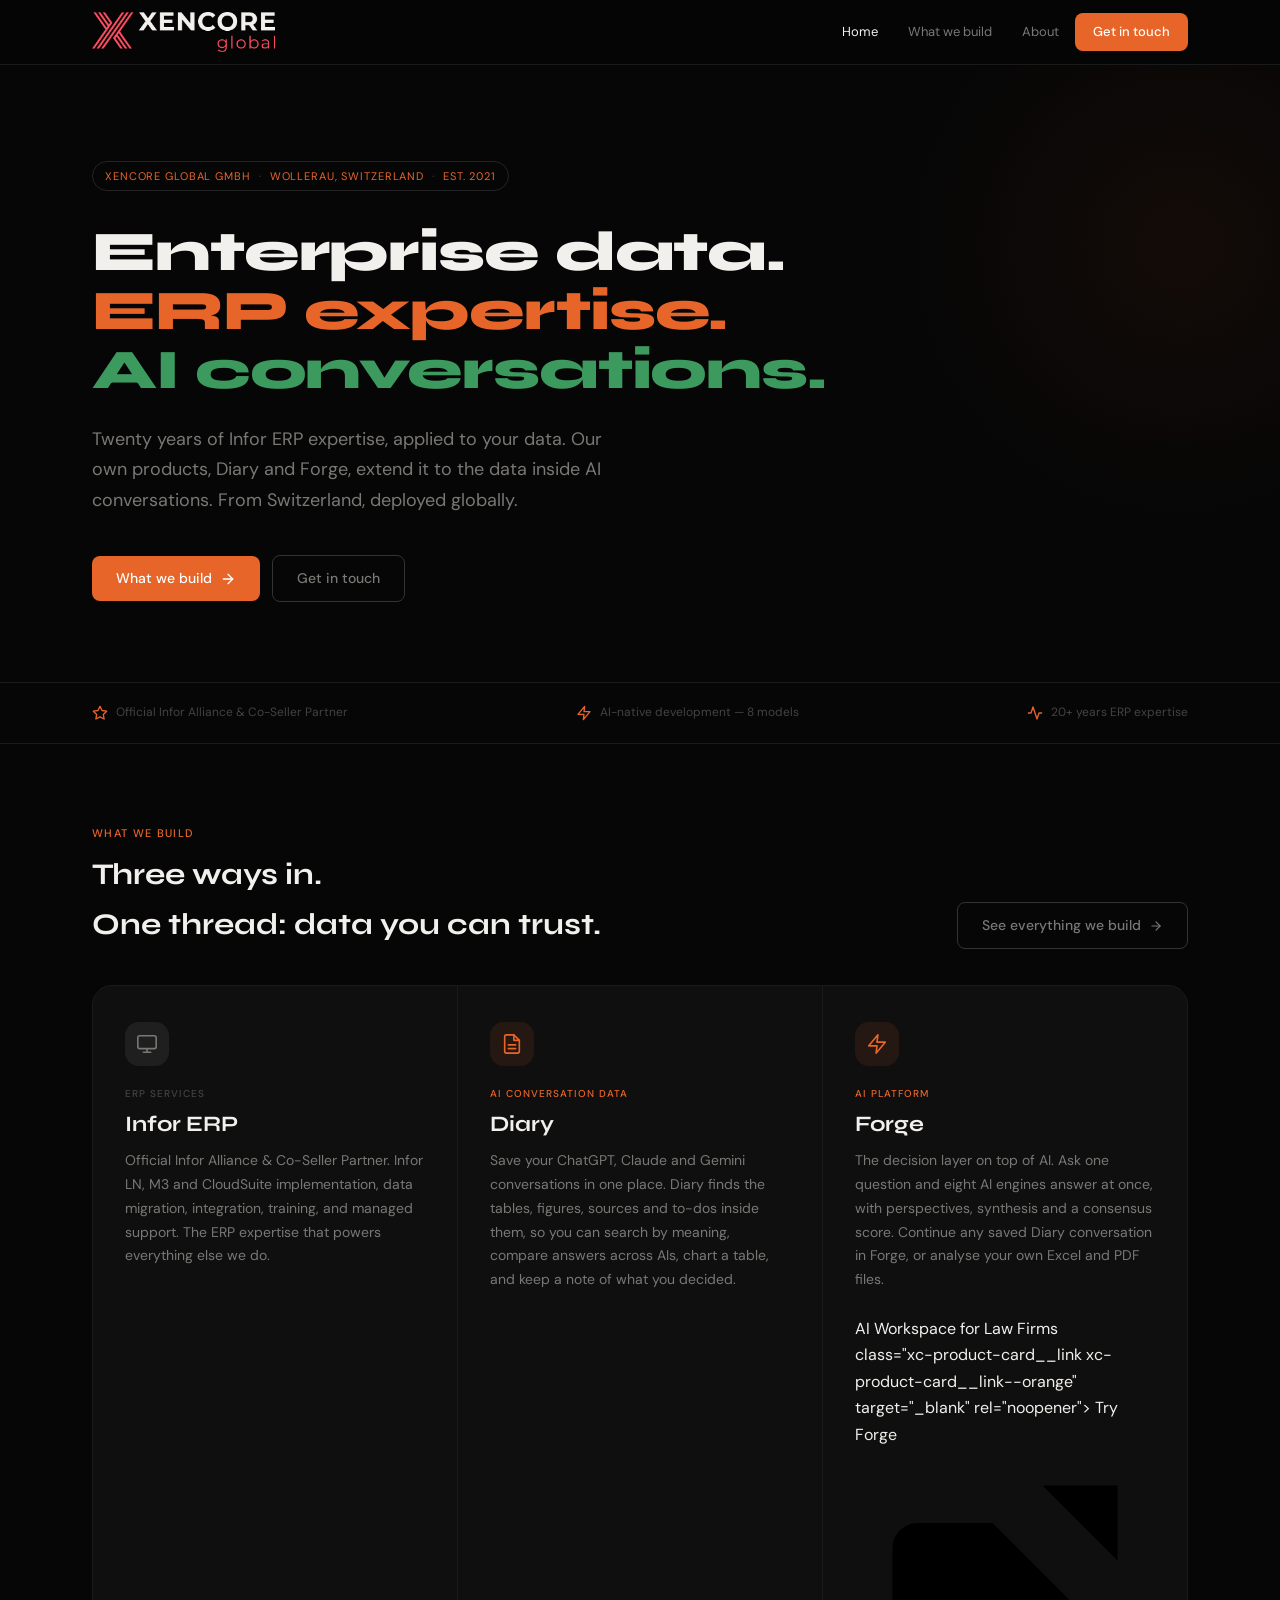
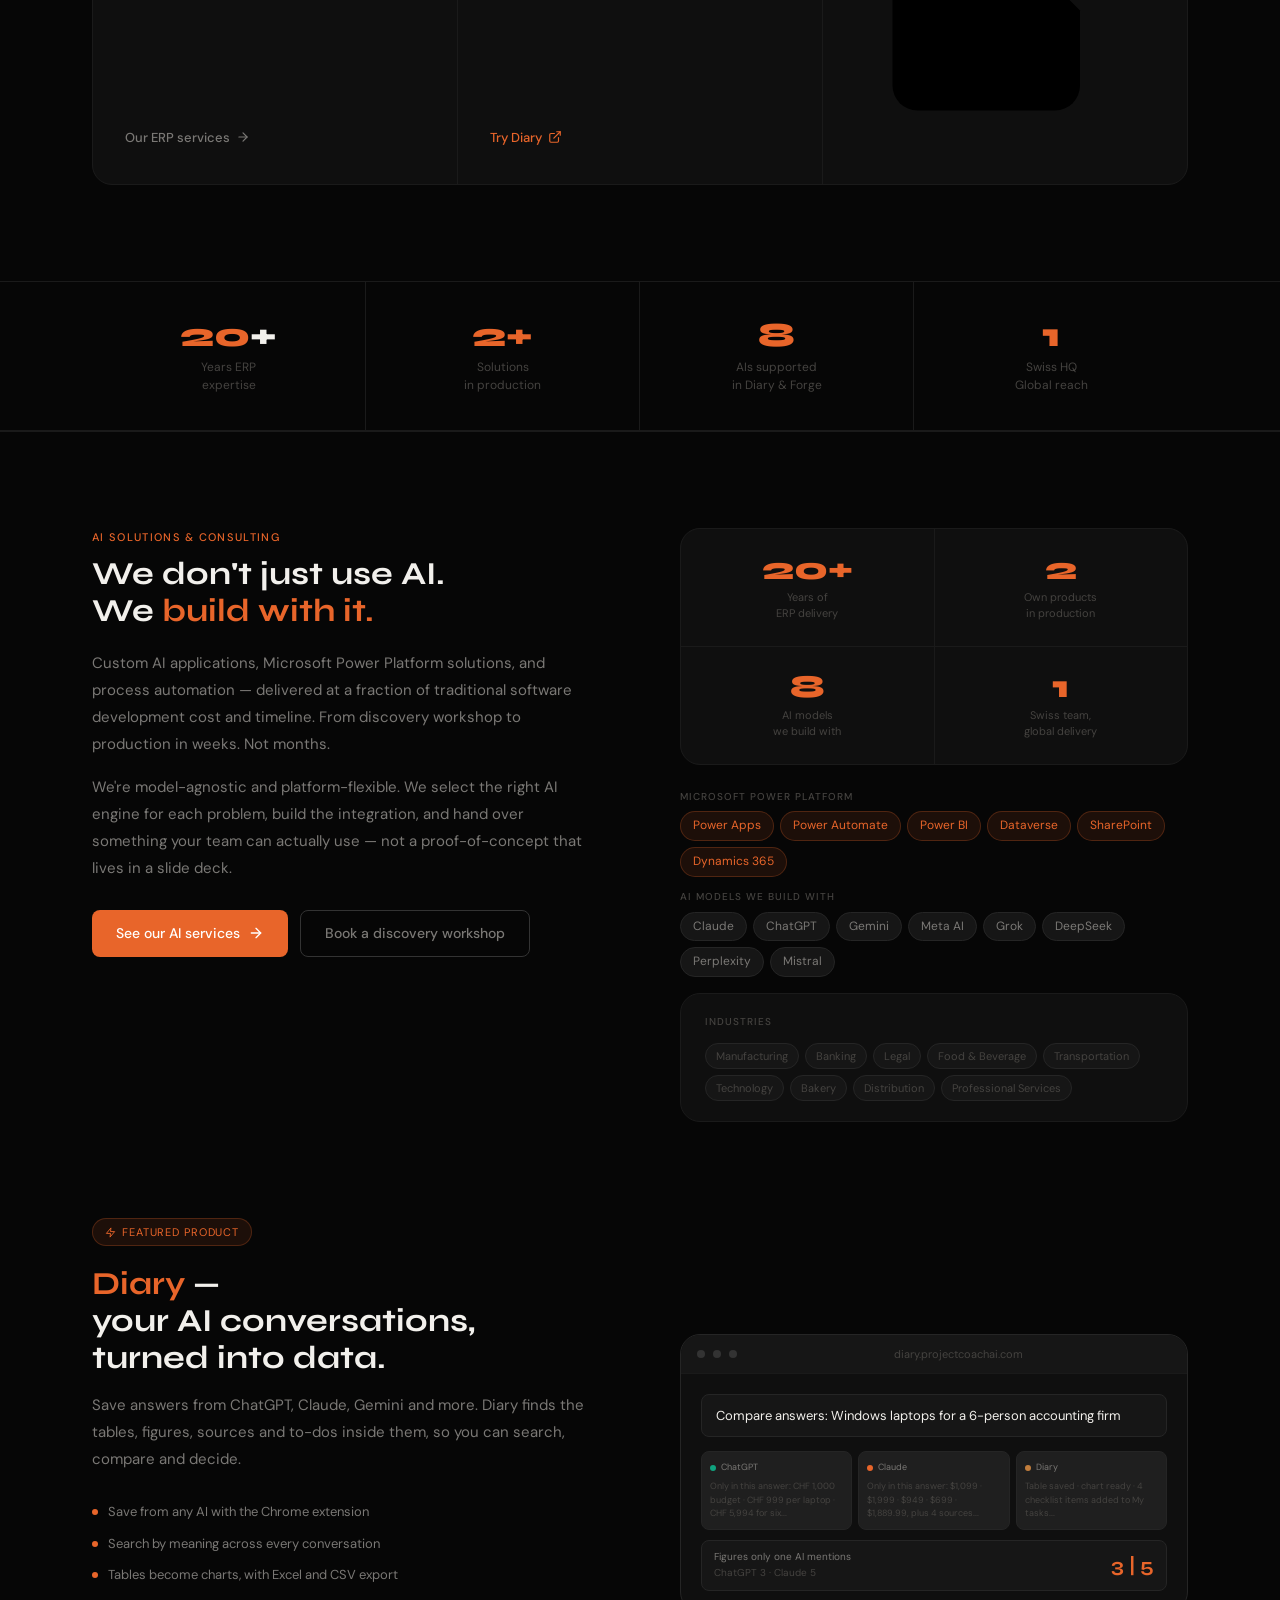
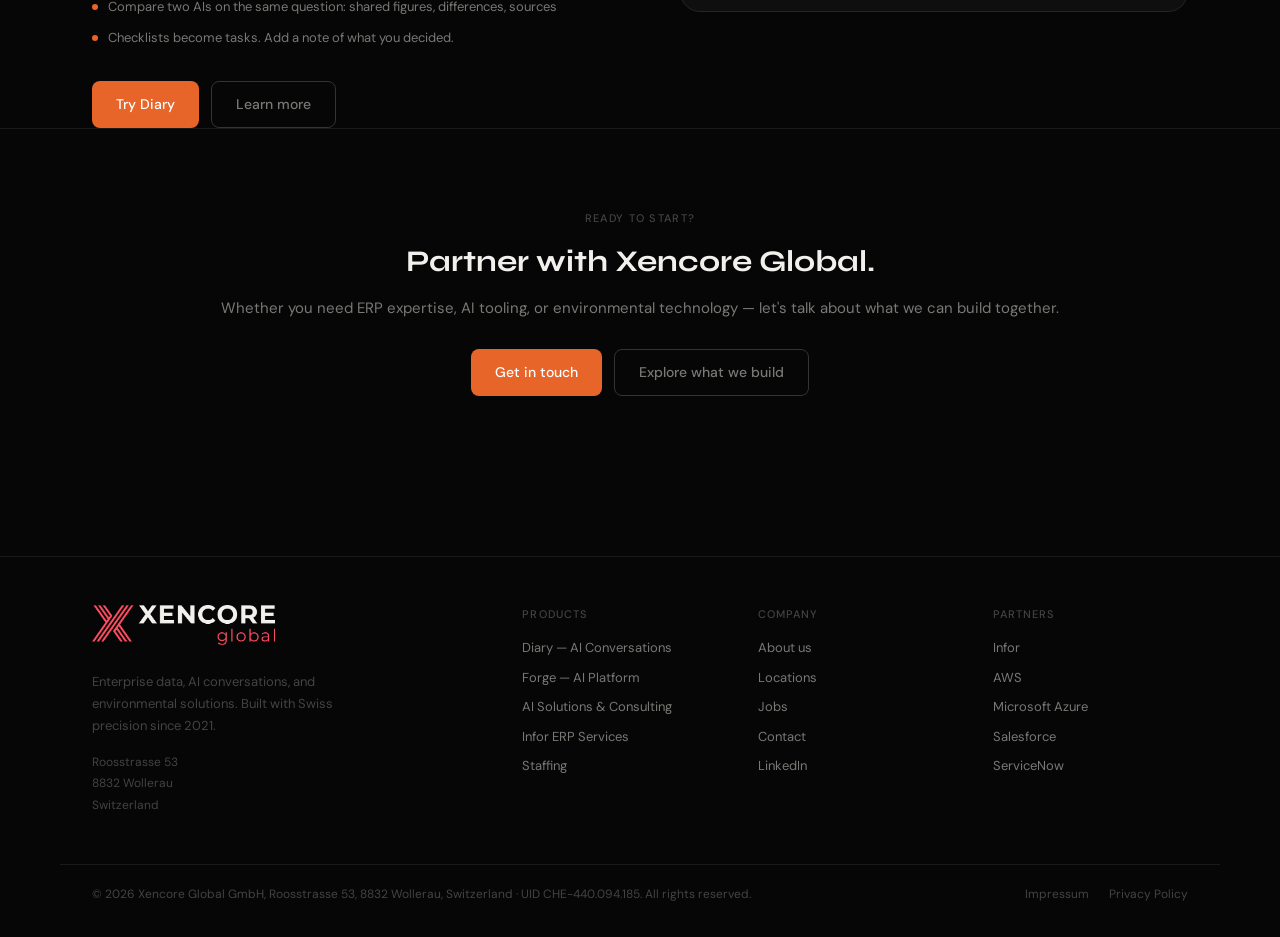
==== commit 012740b9: "Add private AI workspace page" ====
--- a/index.html
+++ b/index.html
@@ -633,6 +633,7 @@
           Diary conversation in Forge, or analyse your own Excel and PDF files.
         </div>
         <a href="https://forge.projectcoachai.com"
+        <a href="private-ai-workspace.html">AI Workspace for Law Firms</a>
            class="xc-product-card__link xc-product-card__link--orange"
            target="_blank" rel="noopener">
           Try Forge
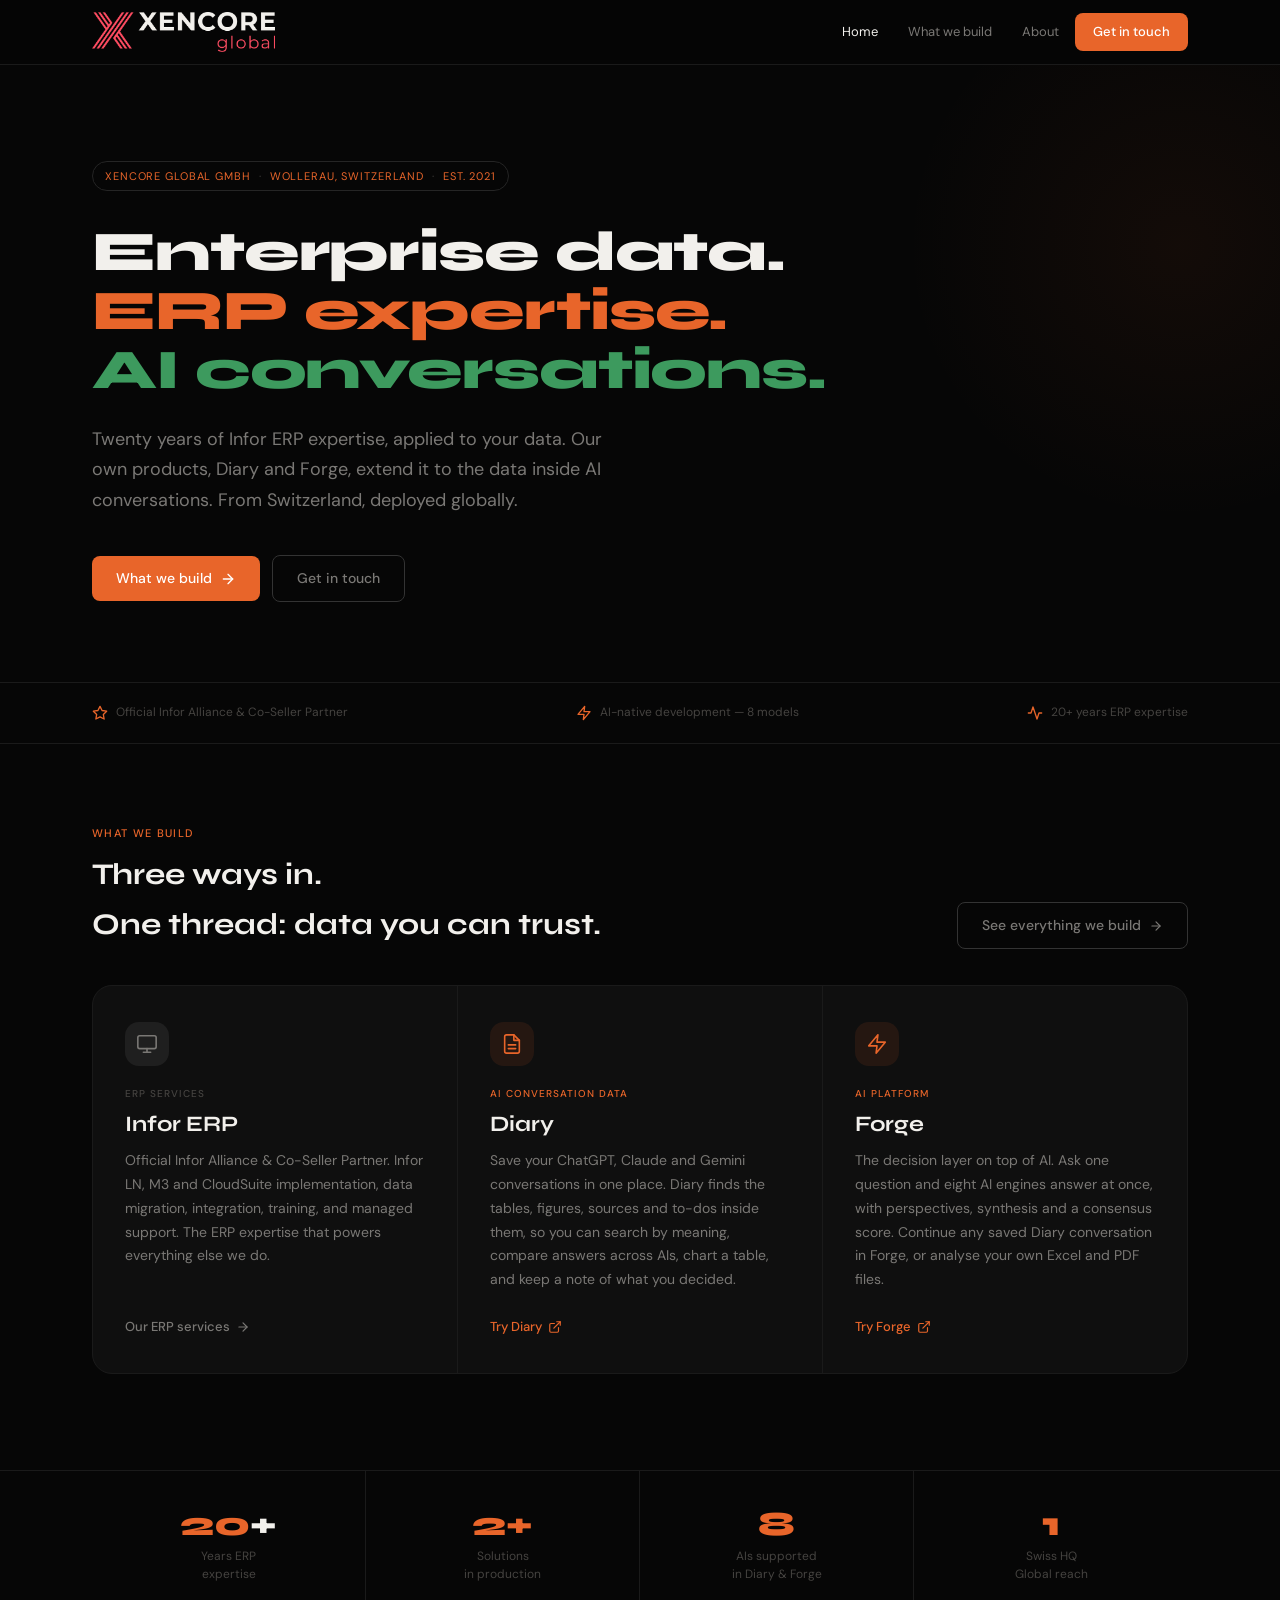
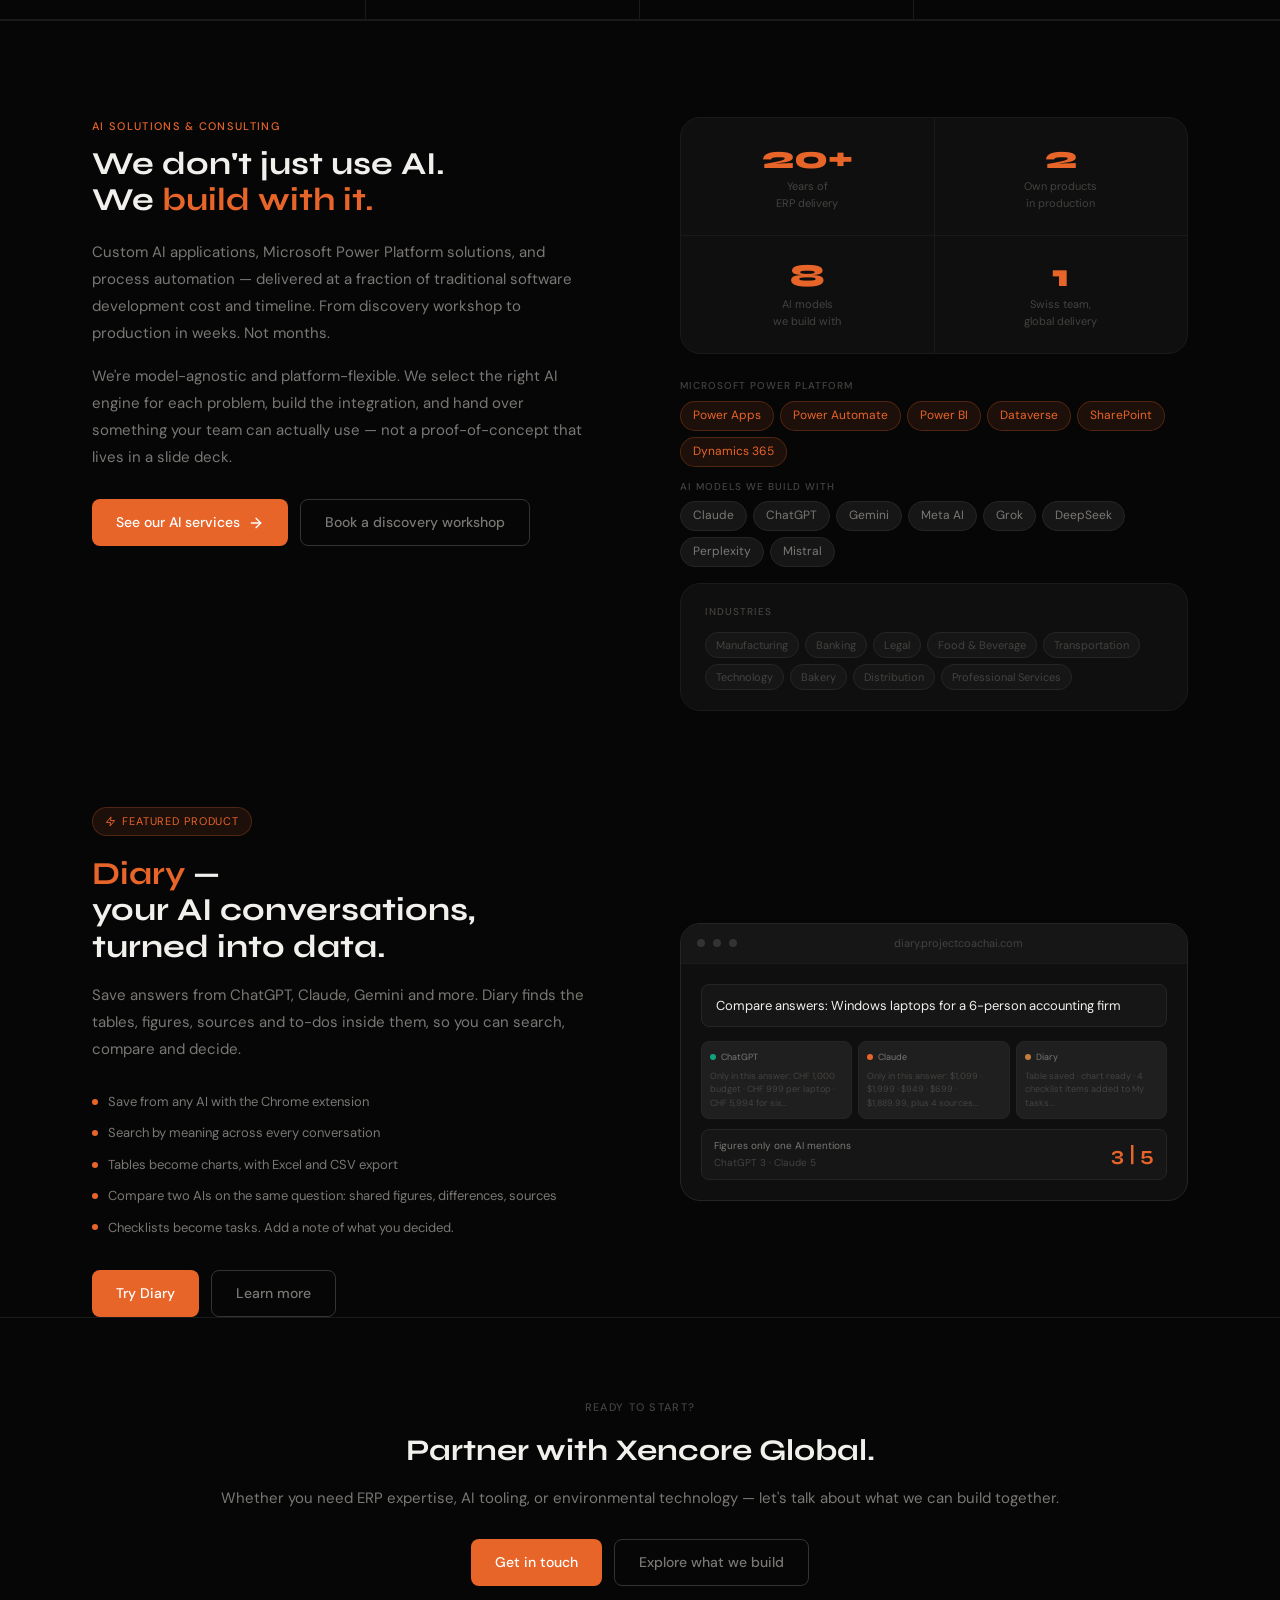
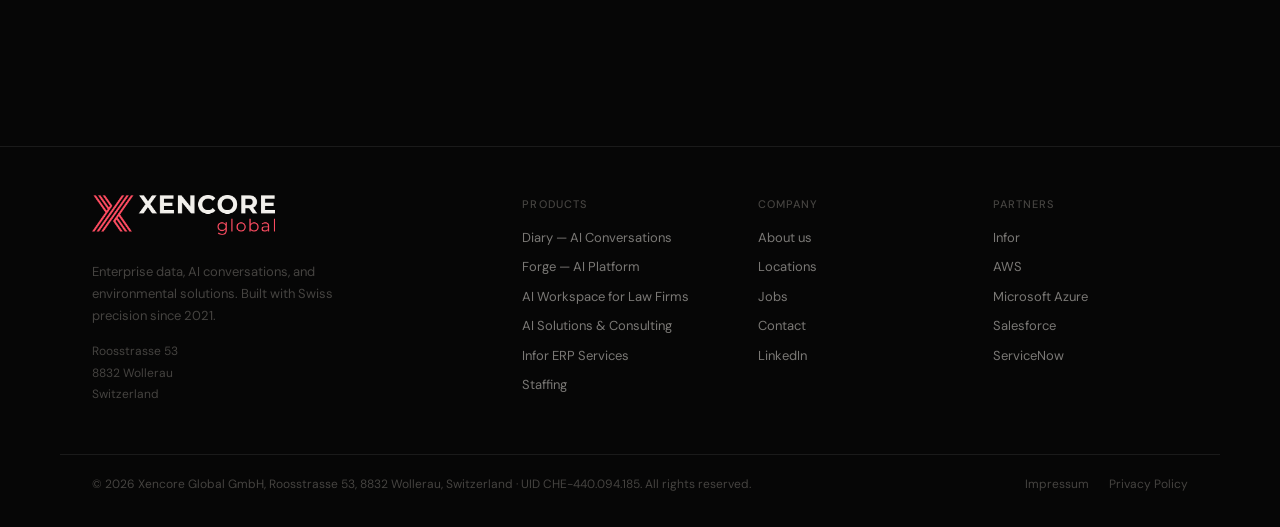
==== commit c5878fd5: "Fix misplaced footer link" ====
--- a/index.html
+++ b/index.html
@@ -633,7 +633,6 @@
           Diary conversation in Forge, or analyse your own Excel and PDF files.
         </div>
         <a href="https://forge.projectcoachai.com"
-        <a href="private-ai-workspace.html">AI Workspace for Law Firms</a>
            class="xc-product-card__link xc-product-card__link--orange"
            target="_blank" rel="noopener">
           Try Forge
@@ -918,6 +917,7 @@
       <div class="xc-footer__col-links">
         <a href="https://diary.projectcoachai.com" target="_blank" rel="noopener">Diary — AI Conversations</a>
         <a href="https://forge.projectcoachai.com" target="_blank" rel="noopener">Forge — AI Platform</a>
+        <a href="private-ai-workspace.html">AI Workspace for Law Firms</a>
         <a href="what-we-build.html#ai-solutions">AI Solutions &amp; Consulting</a>
         <a href="what-we-build.html#erp">Infor ERP Services</a>
         <a href="what-we-build.html#staffing">Staffing</a>
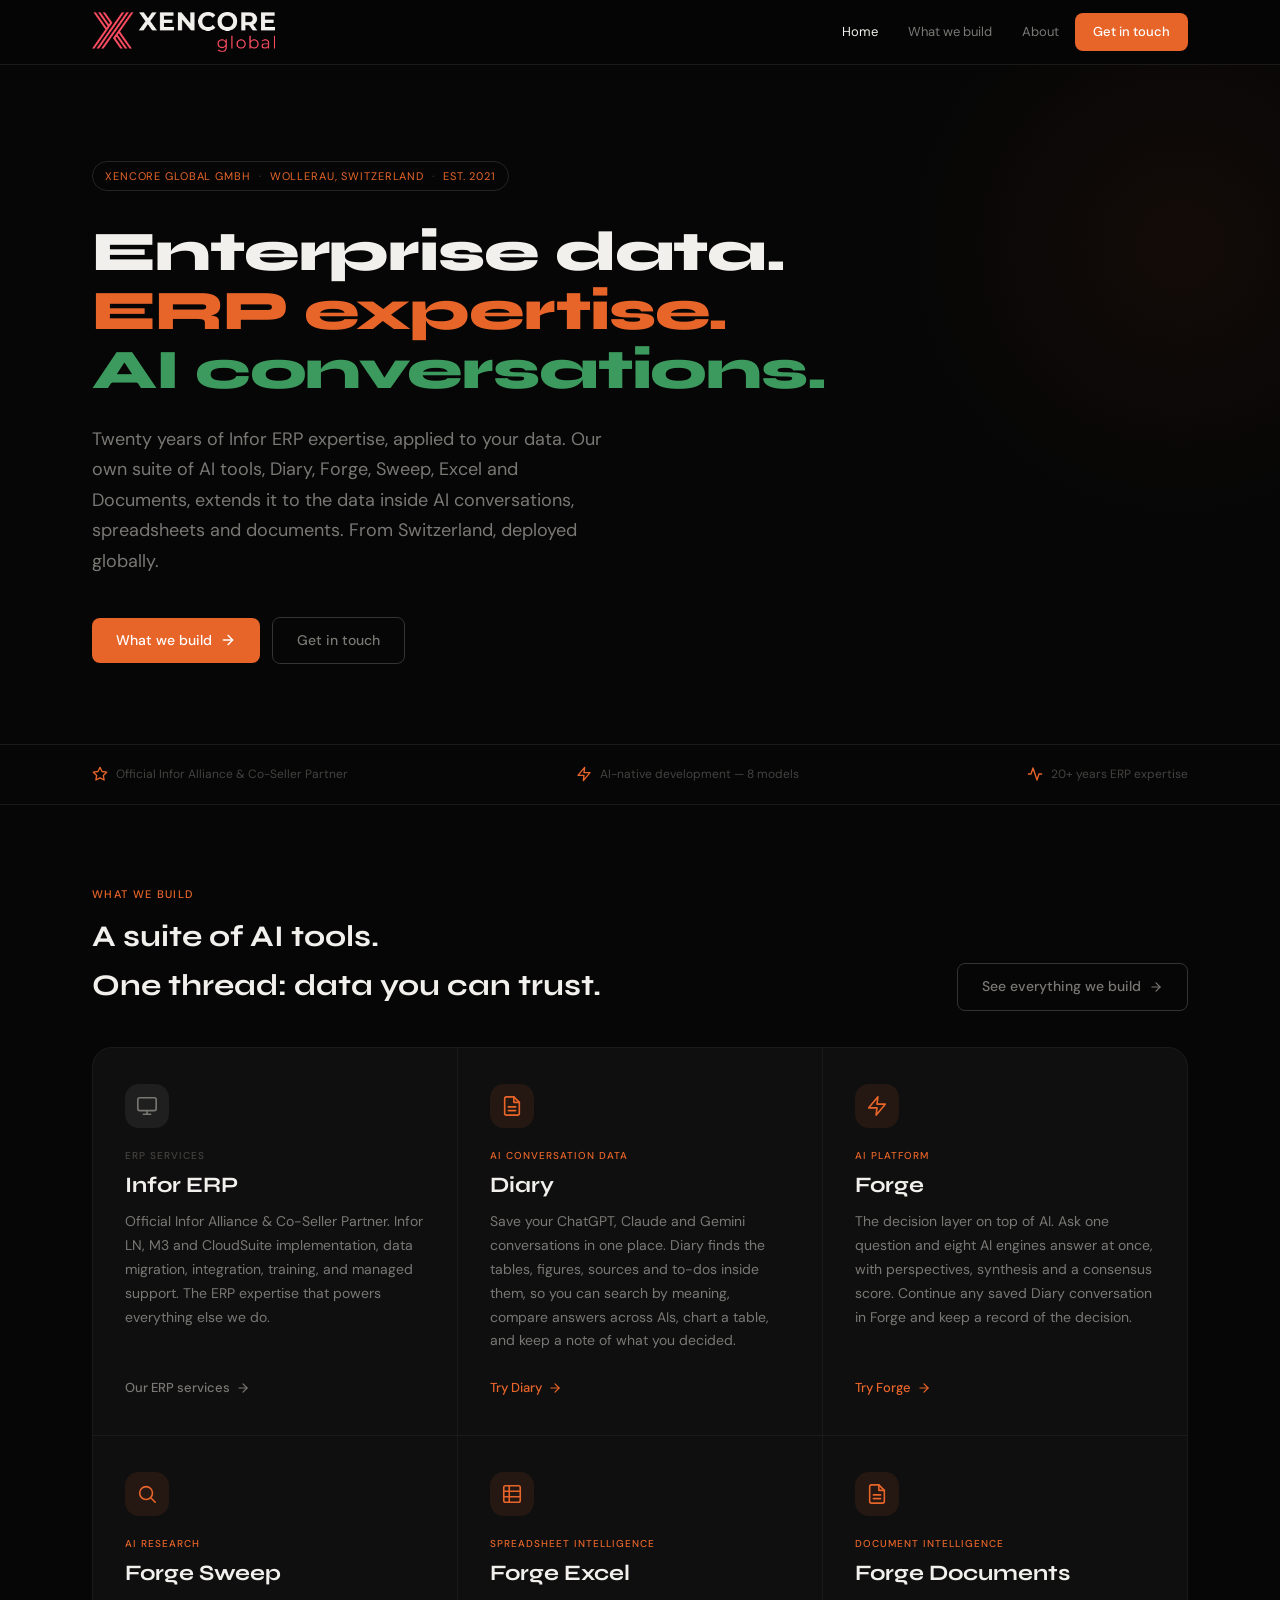
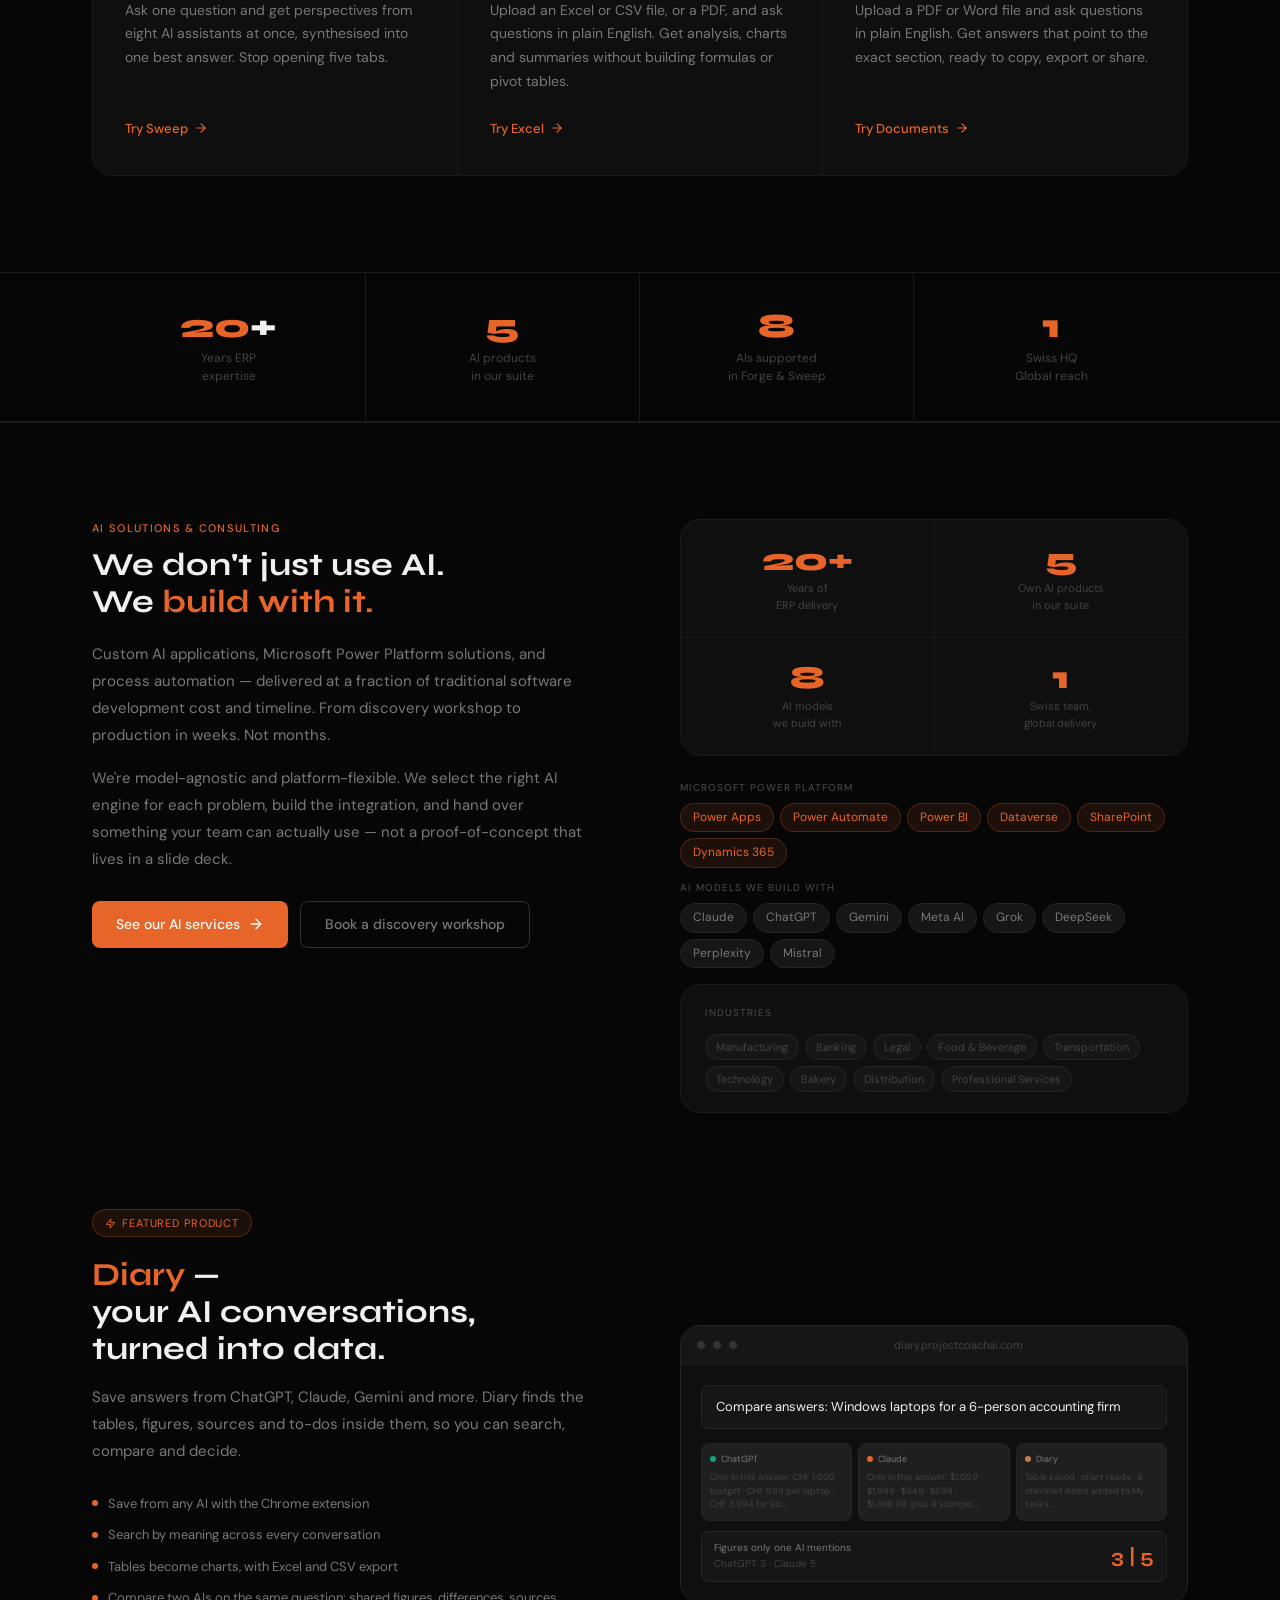
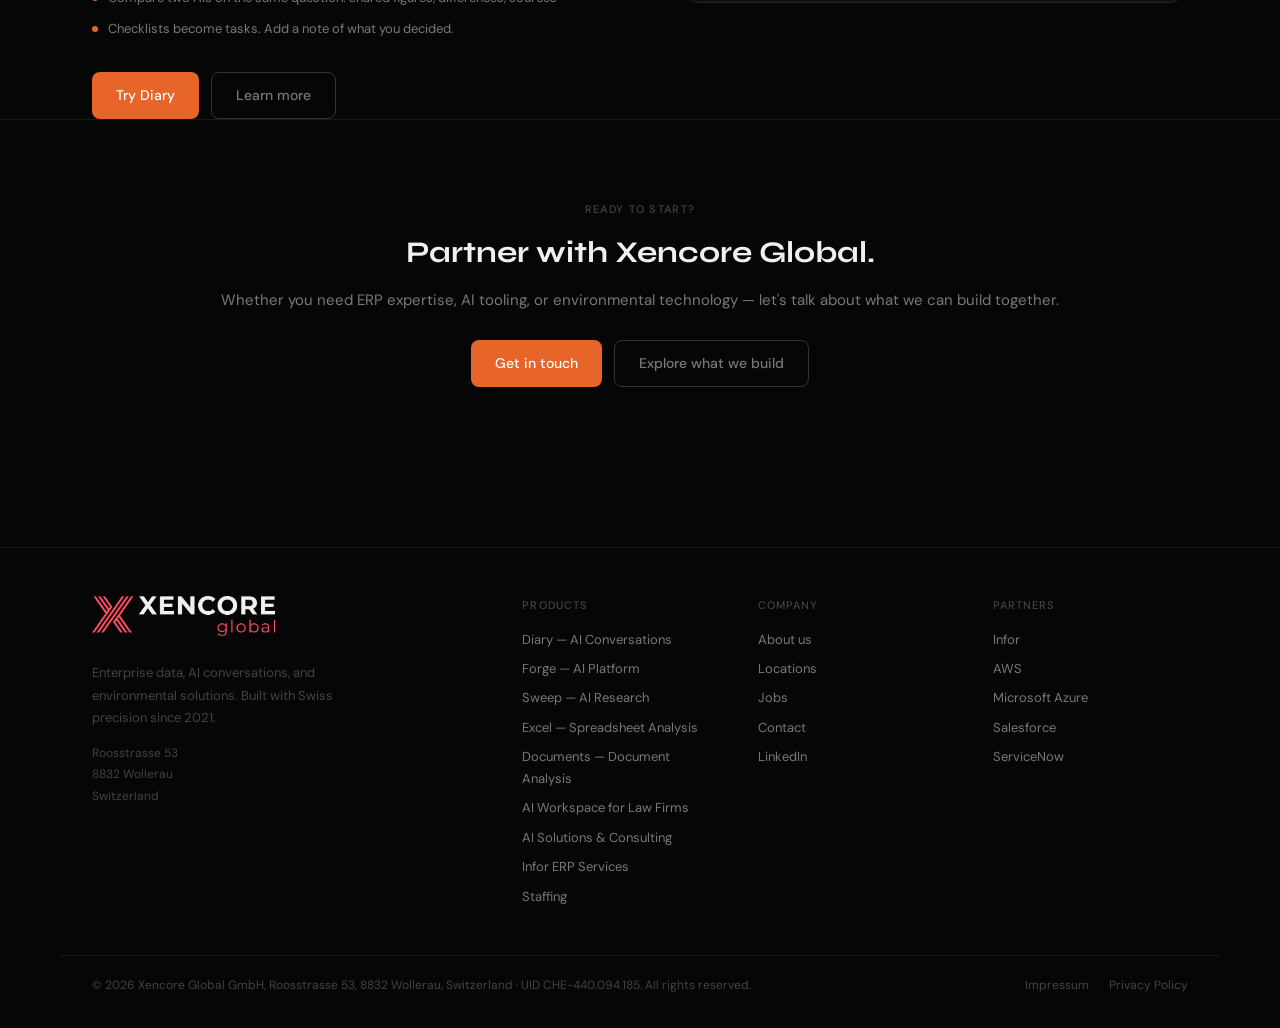
==== commit ae795b15: "Add Sweep, Excel and Documents to the product suite" ====
--- a/index.html
+++ b/index.html
@@ -4,7 +4,7 @@
 <meta charset="UTF-8">
 <meta name="viewport" content="width=device-width, initial-scale=1.0">
 <title>Xencore Global GmbH — Enterprise Data. ERP Expertise. AI Conversations.</title>
-<meta name="description" content="Xencore Global GmbH builds Diary and Forge, AI products that turn conversations into data, and delivers Infor ERP solutions. Headquartered in Wollerau, Switzerland.">
+<meta name="description" content="Xencore Global GmbH builds Diary, Forge, Sweep, Excel and Documents, a suite of AI tools that turn conversations and files into usable data, and delivers Infor ERP solutions. Headquartered in Wollerau, Switzerland.">
 <link rel="stylesheet" href="style.css">
 <style>
 /* ---- PAGE-SPECIFIC: HOME ---------------------------------- */
@@ -498,7 +498,8 @@
 
     <p class="hero__sub fade-up fade-up-2">
       Twenty years of Infor ERP expertise, applied to your data. Our own
-      products, Diary and Forge, extend it to the data inside AI conversations.
+      suite of AI tools, Diary, Forge, Sweep, Excel and Documents, extends it to the data
+      inside AI conversations, spreadsheets and documents.
       From Switzerland, deployed globally.
     </p>
 
@@ -548,7 +549,7 @@
     <div>
       <div class="eyebrow eyebrow--orange">What we build</div>
       <h2 class="products__title" id="products-title">
-        Three ways in.<br>One thread: data you can trust.
+        A suite of AI tools.<br>One thread: data you can trust.
       </h2>
     </div>
     <a href="what-we-build.html" class="btn btn--ghost">
@@ -607,14 +608,9 @@
           compare answers across AIs, chart a table, and keep a note of what you decided.
         </div>
         <a href="https://diary.projectcoachai.com"
-           class="xc-product-card__link xc-product-card__link--orange"
-           target="_blank" rel="noopener">
+           class="xc-product-card__link xc-product-card__link--orange">
           Try Diary
-          <svg viewBox="0 0 24 24">
-            <path d="M18 13v6a2 2 0 0 1-2 2H5a2 2 0 0 1-2-2V8a2 2 0 0 1 2-2h6"/>
-            <polyline points="15 3 21 3 21 9"/>
-            <line x1="10" y1="14" x2="21" y2="3"/>
-          </svg>
+          <svg viewBox="0 0 24 24"><line x1="5" y1="12" x2="19" y2="12"/><polyline points="12 5 19 12 12 19"/></svg>
         </a>
       </div>
 
@@ -630,17 +626,63 @@
         <div class="xc-product-card__desc">
           The decision layer on top of AI. Ask one question and eight AI engines answer
           at once, with perspectives, synthesis and a consensus score. Continue any saved
-          Diary conversation in Forge, or analyse your own Excel and PDF files.
+          Diary conversation in Forge and keep a record of the decision.
         </div>
         <a href="https://forge.projectcoachai.com"
-           class="xc-product-card__link xc-product-card__link--orange"
-           target="_blank" rel="noopener">
+           class="xc-product-card__link xc-product-card__link--orange">
           Try Forge
-          <svg viewBox="0 0 24 24">
-            <path d="M18 13v6a2 2 0 0 1-2 2H5a2 2 0 0 1-2-2V8a2 2 0 0 1 2-2h6"/>
-            <polyline points="15 3 21 3 21 9"/>
-            <line x1="10" y1="14" x2="21" y2="3"/>
-          </svg>
+          <svg viewBox="0 0 24 24"><line x1="5" y1="12" x2="19" y2="12"/><polyline points="12 5 19 12 12 19"/></svg>
+        </a>
+      </div>
+
+      <!-- Forge Sweep -->
+      <div class="xc-product-card">
+        <div class="xc-product-card__icon xc-product-card__icon--orange" aria-hidden="true">
+          <svg viewBox="0 0 24 24"><circle cx="11" cy="11" r="7"/><line x1="21" y1="21" x2="16.65" y2="16.65"/></svg>
+        </div>
+        <div class="xc-product-card__tag xc-product-card__tag--orange">AI research</div>
+        <div class="xc-product-card__name">Forge Sweep</div>
+        <div class="xc-product-card__desc">
+          Ask one question and get perspectives from eight AI assistants at once, synthesised into one best answer. Stop opening five tabs.
+        </div>
+        <a href="https://forge.projectcoachai.com/sweep"
+           class="xc-product-card__link xc-product-card__link--orange">
+          Try Sweep
+          <svg viewBox="0 0 24 24"><line x1="5" y1="12" x2="19" y2="12"/><polyline points="12 5 19 12 12 19"/></svg>
+        </a>
+      </div>
+
+      <!-- Forge Excel -->
+      <div class="xc-product-card">
+        <div class="xc-product-card__icon xc-product-card__icon--orange" aria-hidden="true">
+          <svg viewBox="0 0 24 24"><rect x="3" y="3" width="18" height="18" rx="2"/><line x1="3" y1="9" x2="21" y2="9"/><line x1="3" y1="15" x2="21" y2="15"/><line x1="9" y1="3" x2="9" y2="21"/></svg>
+        </div>
+        <div class="xc-product-card__tag xc-product-card__tag--orange">Spreadsheet intelligence</div>
+        <div class="xc-product-card__name">Forge Excel</div>
+        <div class="xc-product-card__desc">
+          Upload an Excel or CSV file, or a PDF, and ask questions in plain English. Get analysis, charts and summaries without building formulas or pivot tables.
+        </div>
+        <a href="https://forge.projectcoachai.com/excel"
+           class="xc-product-card__link xc-product-card__link--orange">
+          Try Excel
+          <svg viewBox="0 0 24 24"><line x1="5" y1="12" x2="19" y2="12"/><polyline points="12 5 19 12 12 19"/></svg>
+        </a>
+      </div>
+
+      <!-- Forge Documents -->
+      <div class="xc-product-card">
+        <div class="xc-product-card__icon xc-product-card__icon--orange" aria-hidden="true">
+          <svg viewBox="0 0 24 24"><path d="M14 2H6a2 2 0 0 0-2 2v16a2 2 0 0 0 2 2h12a2 2 0 0 0 2-2V8z"/><polyline points="14 2 14 8 20 8"/><line x1="16" y1="13" x2="8" y2="13"/><line x1="16" y1="17" x2="8" y2="17"/></svg>
+        </div>
+        <div class="xc-product-card__tag xc-product-card__tag--orange">Document intelligence</div>
+        <div class="xc-product-card__name">Forge Documents</div>
+        <div class="xc-product-card__desc">
+          Upload a PDF or Word file and ask questions in plain English. Get answers that point to the exact section, ready to copy, export or share.
+        </div>
+        <a href="https://forge.projectcoachai.com/documents"
+           class="xc-product-card__link xc-product-card__link--orange">
+          Try Documents
+          <svg viewBox="0 0 24 24"><line x1="5" y1="12" x2="19" y2="12"/><polyline points="12 5 19 12 12 19"/></svg>
         </a>
       </div>
     </div>
@@ -656,12 +698,12 @@
       <div class="stat__label">Years ERP<br>expertise</div>
     </div>
     <div class="stat">
-      <div class="stat__num"><span>2+</span></div>
-      <div class="stat__label">Solutions<br>in production</div>
+      <div class="stat__num"><span>5</span></div>
+      <div class="stat__label">AI products<br>in our suite</div>
     </div>
     <div class="stat">
       <div class="stat__num"><span>8</span></div>
-      <div class="stat__label">AIs supported<br>in Diary &amp; Forge</div>
+      <div class="stat__label">AIs supported<br>in Forge &amp; Sweep</div>
     </div>
     <div class="stat">
       <div class="stat__num"><span>1</span></div>
@@ -709,8 +751,8 @@
           <div class="ai-native__metric-label">Years of<br>ERP delivery</div>
         </div>
         <div class="ai-native__metric">
-          <div class="ai-native__metric-num">2</div>
-          <div class="ai-native__metric-label">Own products<br>in production</div>
+          <div class="ai-native__metric-num">5</div>
+          <div class="ai-native__metric-label">Own AI products<br>in our suite</div>
         </div>
         <div class="ai-native__metric">
           <div class="ai-native__metric-num">8</div>
@@ -915,8 +957,11 @@
     <div>
       <div class="xc-footer__col-title">Products</div>
       <div class="xc-footer__col-links">
-        <a href="https://diary.projectcoachai.com" target="_blank" rel="noopener">Diary — AI Conversations</a>
-        <a href="https://forge.projectcoachai.com" target="_blank" rel="noopener">Forge — AI Platform</a>
+        <a href="https://diary.projectcoachai.com">Diary — AI Conversations</a>
+        <a href="https://forge.projectcoachai.com">Forge — AI Platform</a>
+        <a href="https://forge.projectcoachai.com/sweep">Sweep — AI Research</a>
+        <a href="https://forge.projectcoachai.com/excel">Excel — Spreadsheet Analysis</a>
+        <a href="https://forge.projectcoachai.com/documents">Documents — Document Analysis</a>
         <a href="private-ai-workspace.html">AI Workspace for Law Firms</a>
         <a href="what-we-build.html#ai-solutions">AI Solutions &amp; Consulting</a>
         <a href="what-we-build.html#erp">Infor ERP Services</a>
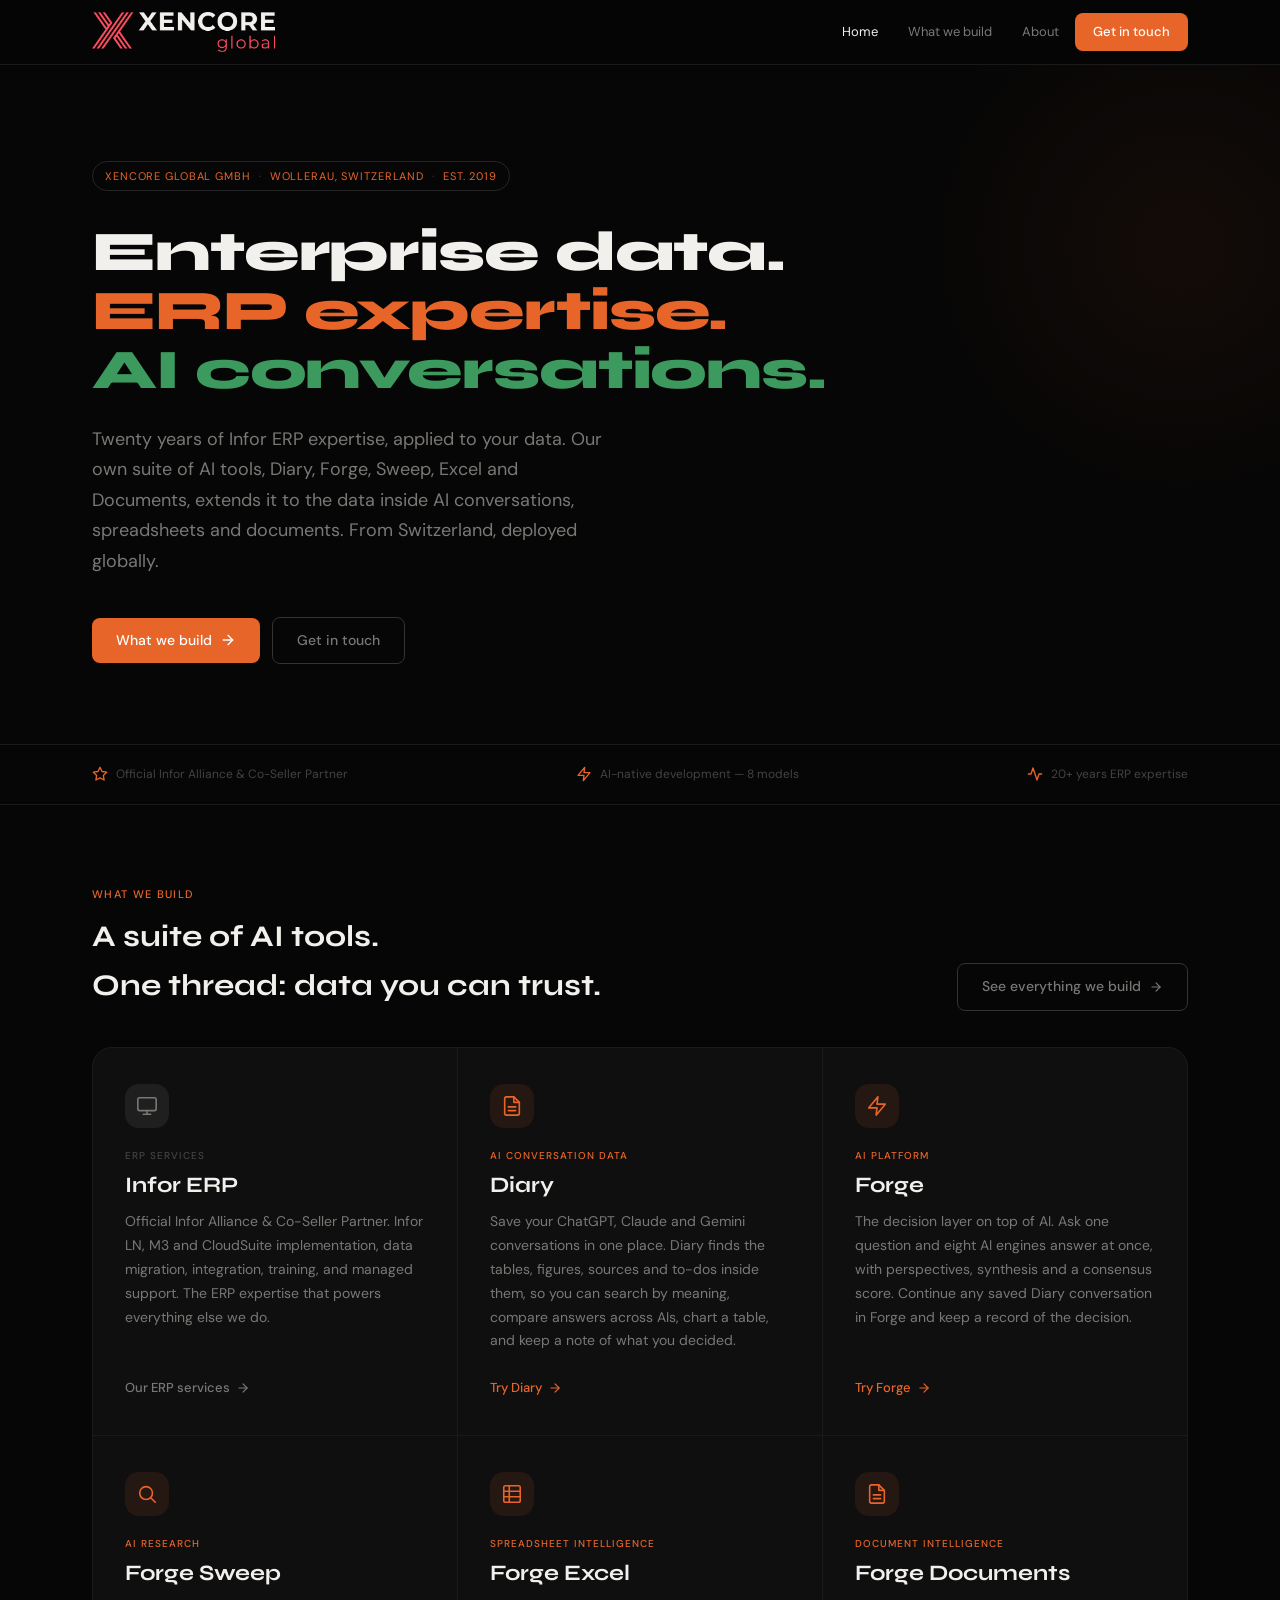
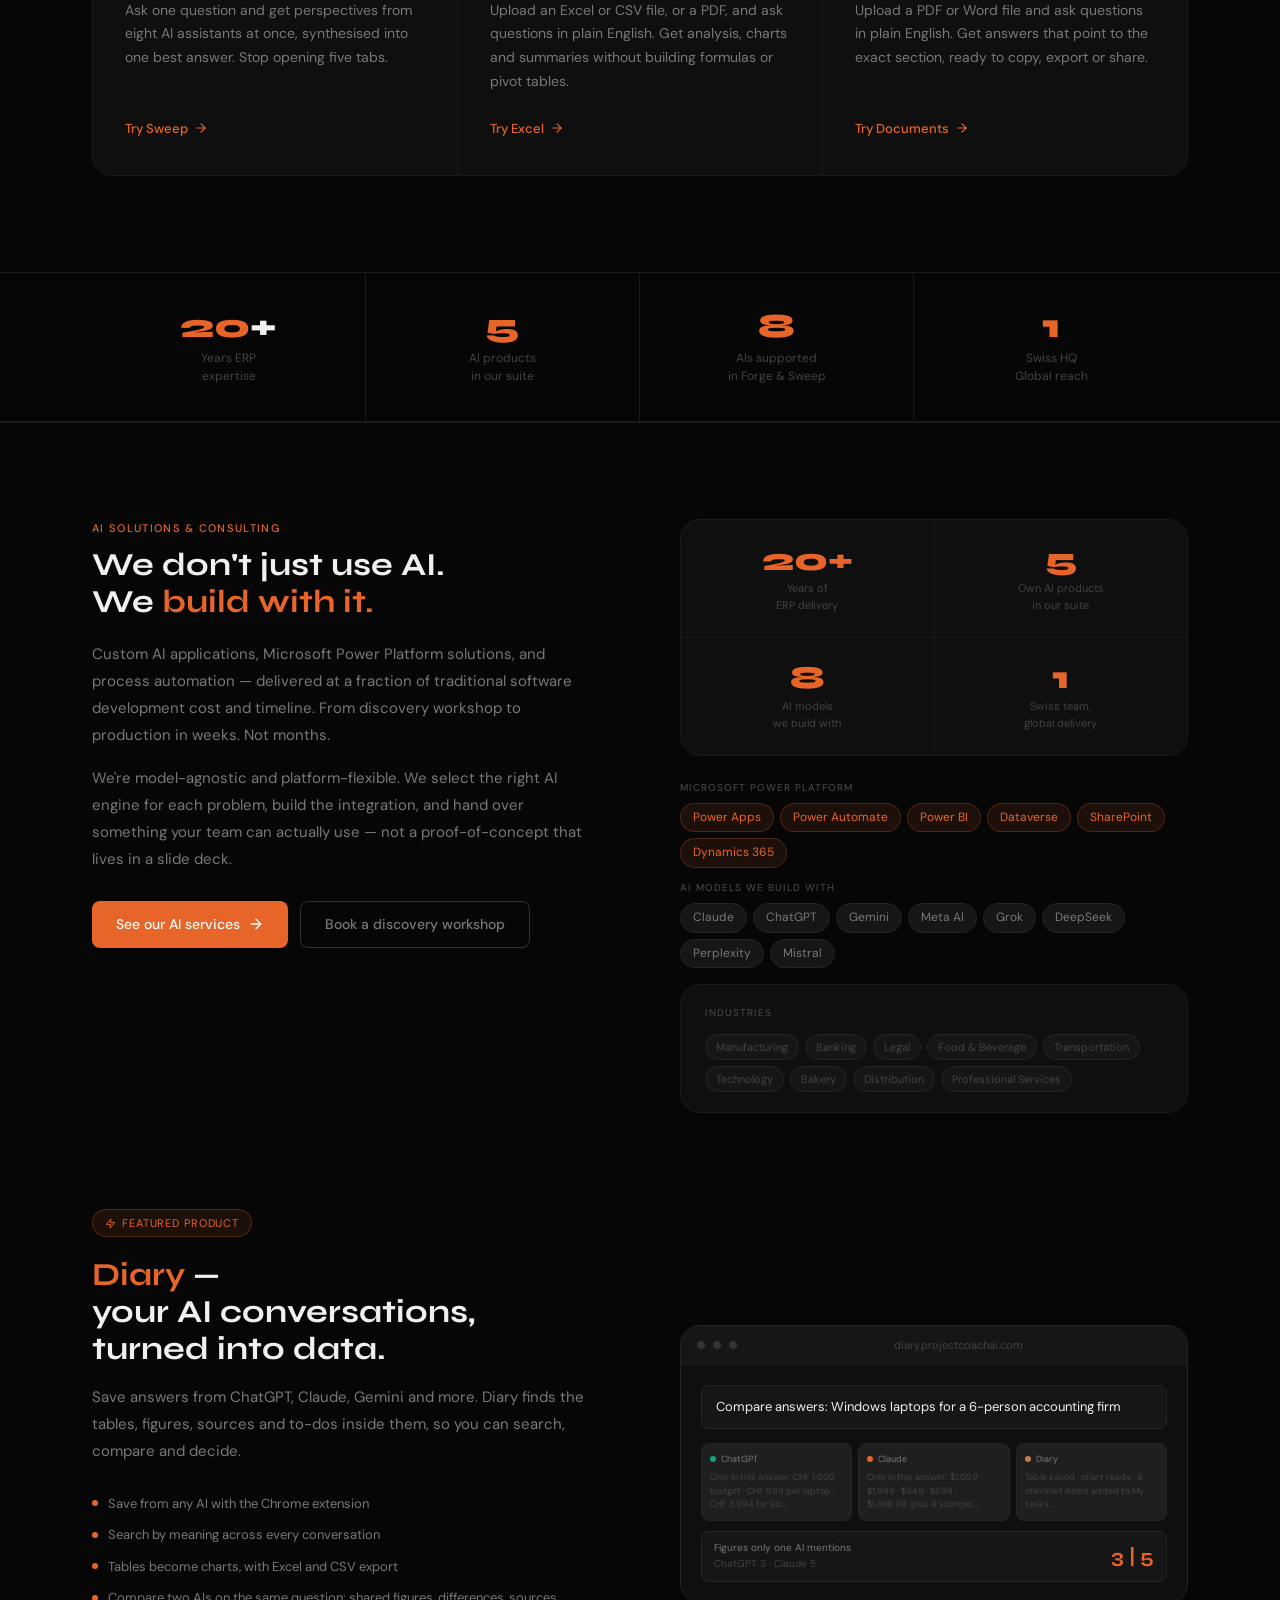
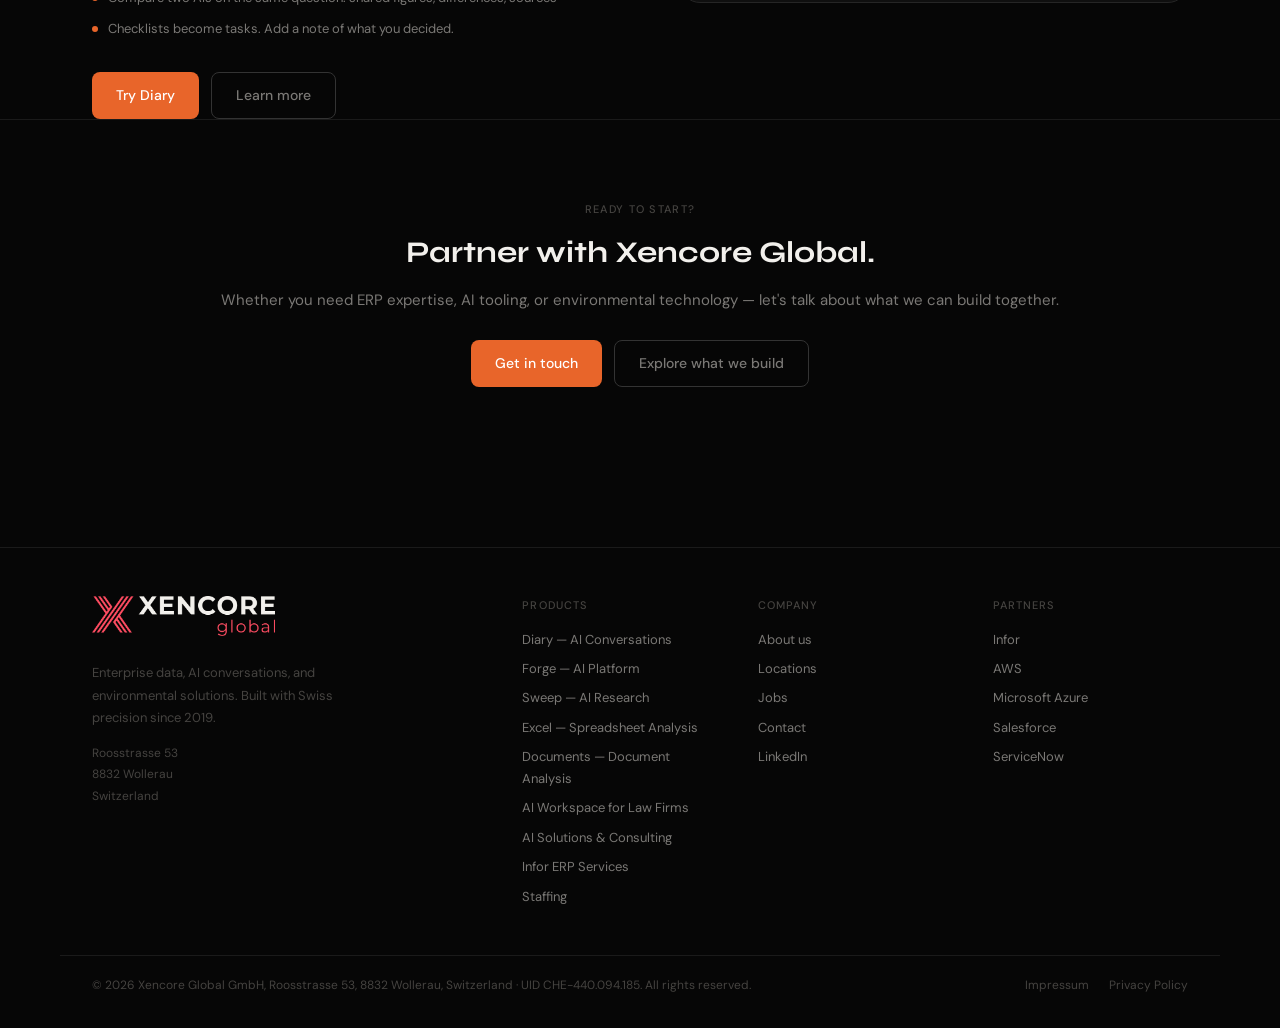
==== commit b8a6ff28: "Correct founding year to 2019" ====
--- a/index.html
+++ b/index.html
@@ -487,7 +487,7 @@
       &middot;
       <span>Wollerau, Switzerland</span>
       &middot;
-      <span>Est. 2021</span>
+      <span>Est. 2019</span>
     </div>
 
     <h1 class="hero__headline fade-up fade-up-1" id="hero-headline">
@@ -645,7 +645,7 @@
         <div class="xc-product-card__desc">
           Ask one question and get perspectives from eight AI assistants at once, synthesised into one best answer. Stop opening five tabs.
         </div>
-        <a href="https://forge.projectcoachai.com/sweep"
+        <a href="https://forge.projectcoachai.com/broadcast"
            class="xc-product-card__link xc-product-card__link--orange">
           Try Sweep
           <svg viewBox="0 0 24 24"><line x1="5" y1="12" x2="19" y2="12"/><polyline points="12 5 19 12 12 19"/></svg>
@@ -945,7 +945,7 @@
       </a>
       <p class="xc-footer__brand-desc">
         Enterprise data, AI conversations, and environmental solutions.
-        Built with Swiss precision since 2021.
+        Built with Swiss precision since 2019.
       </p>
       <address class="xc-footer__address">
         Roosstrasse 53<br>
@@ -959,7 +959,7 @@
       <div class="xc-footer__col-links">
         <a href="https://diary.projectcoachai.com">Diary — AI Conversations</a>
         <a href="https://forge.projectcoachai.com">Forge — AI Platform</a>
-        <a href="https://forge.projectcoachai.com/sweep">Sweep — AI Research</a>
+        <a href="https://forge.projectcoachai.com/broadcast">Sweep — AI Research</a>
         <a href="https://forge.projectcoachai.com/excel">Excel — Spreadsheet Analysis</a>
         <a href="https://forge.projectcoachai.com/documents">Documents — Document Analysis</a>
         <a href="private-ai-workspace.html">AI Workspace for Law Firms</a>
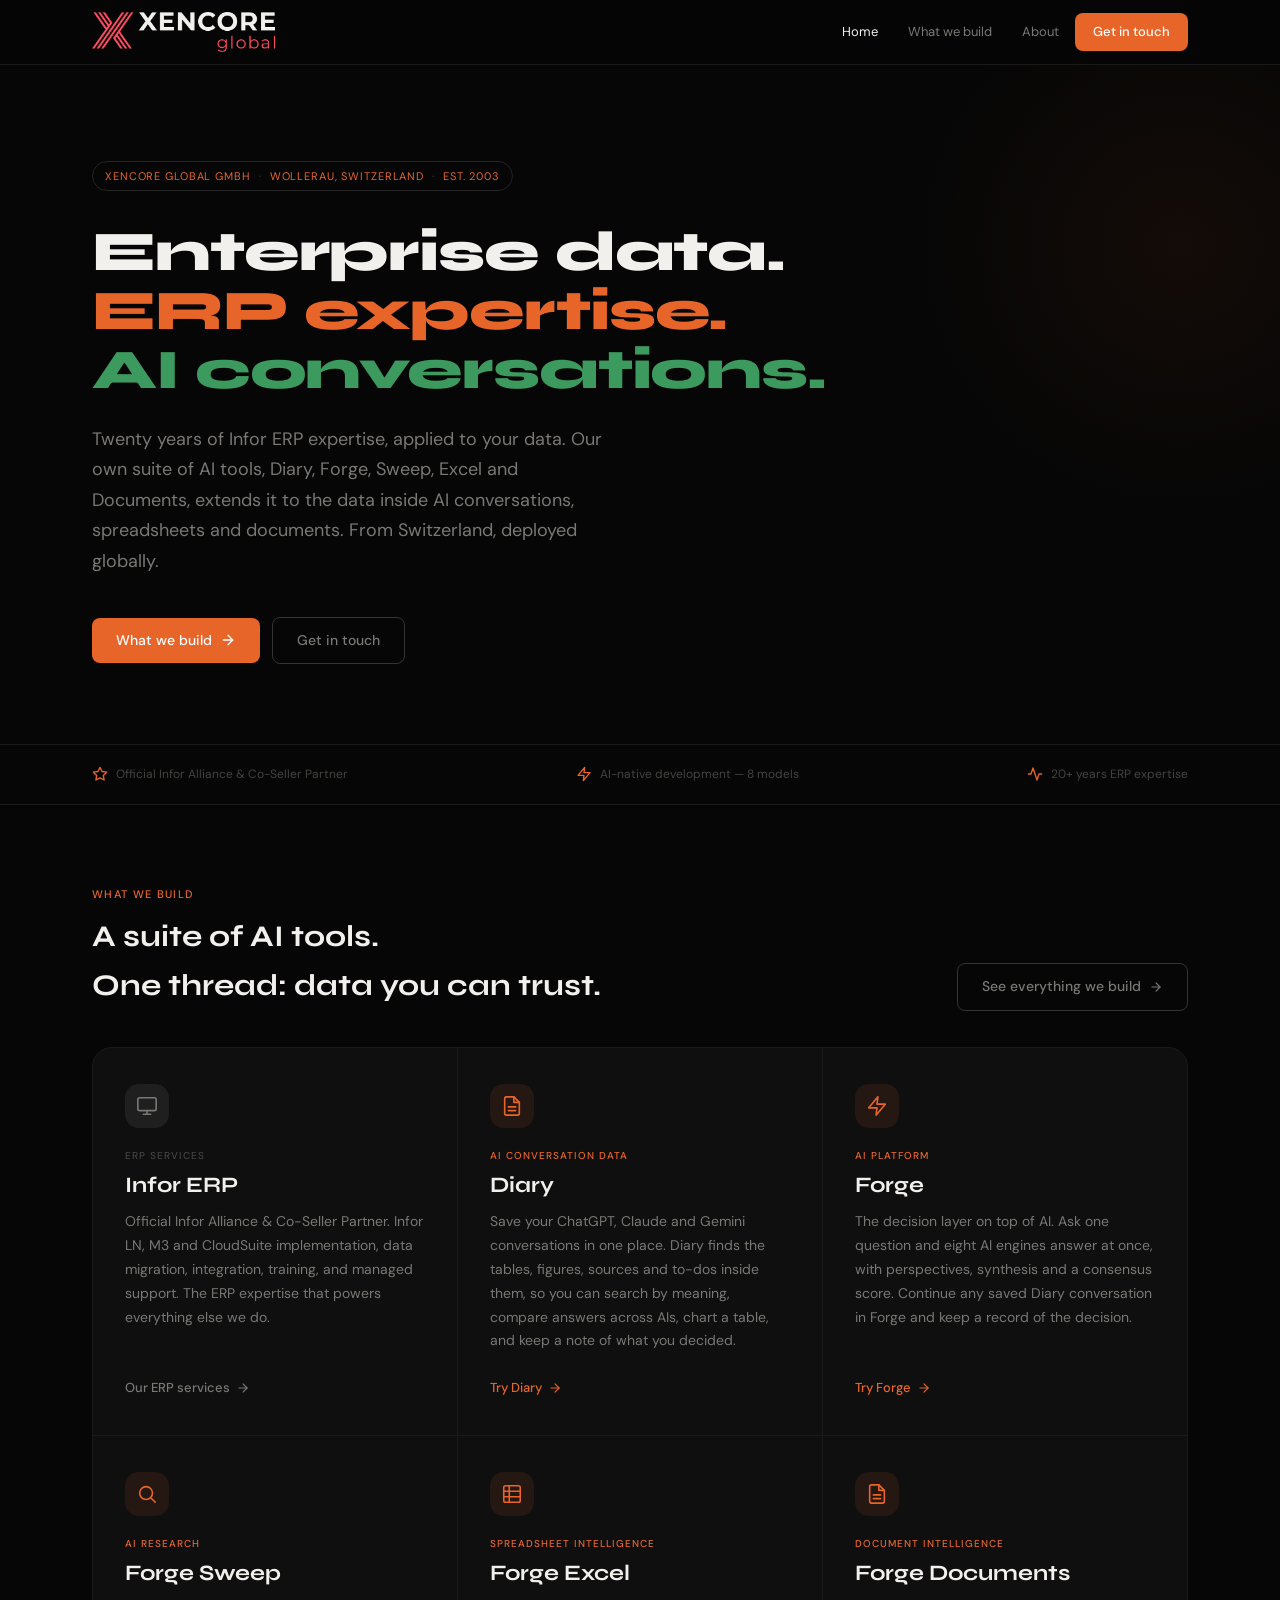
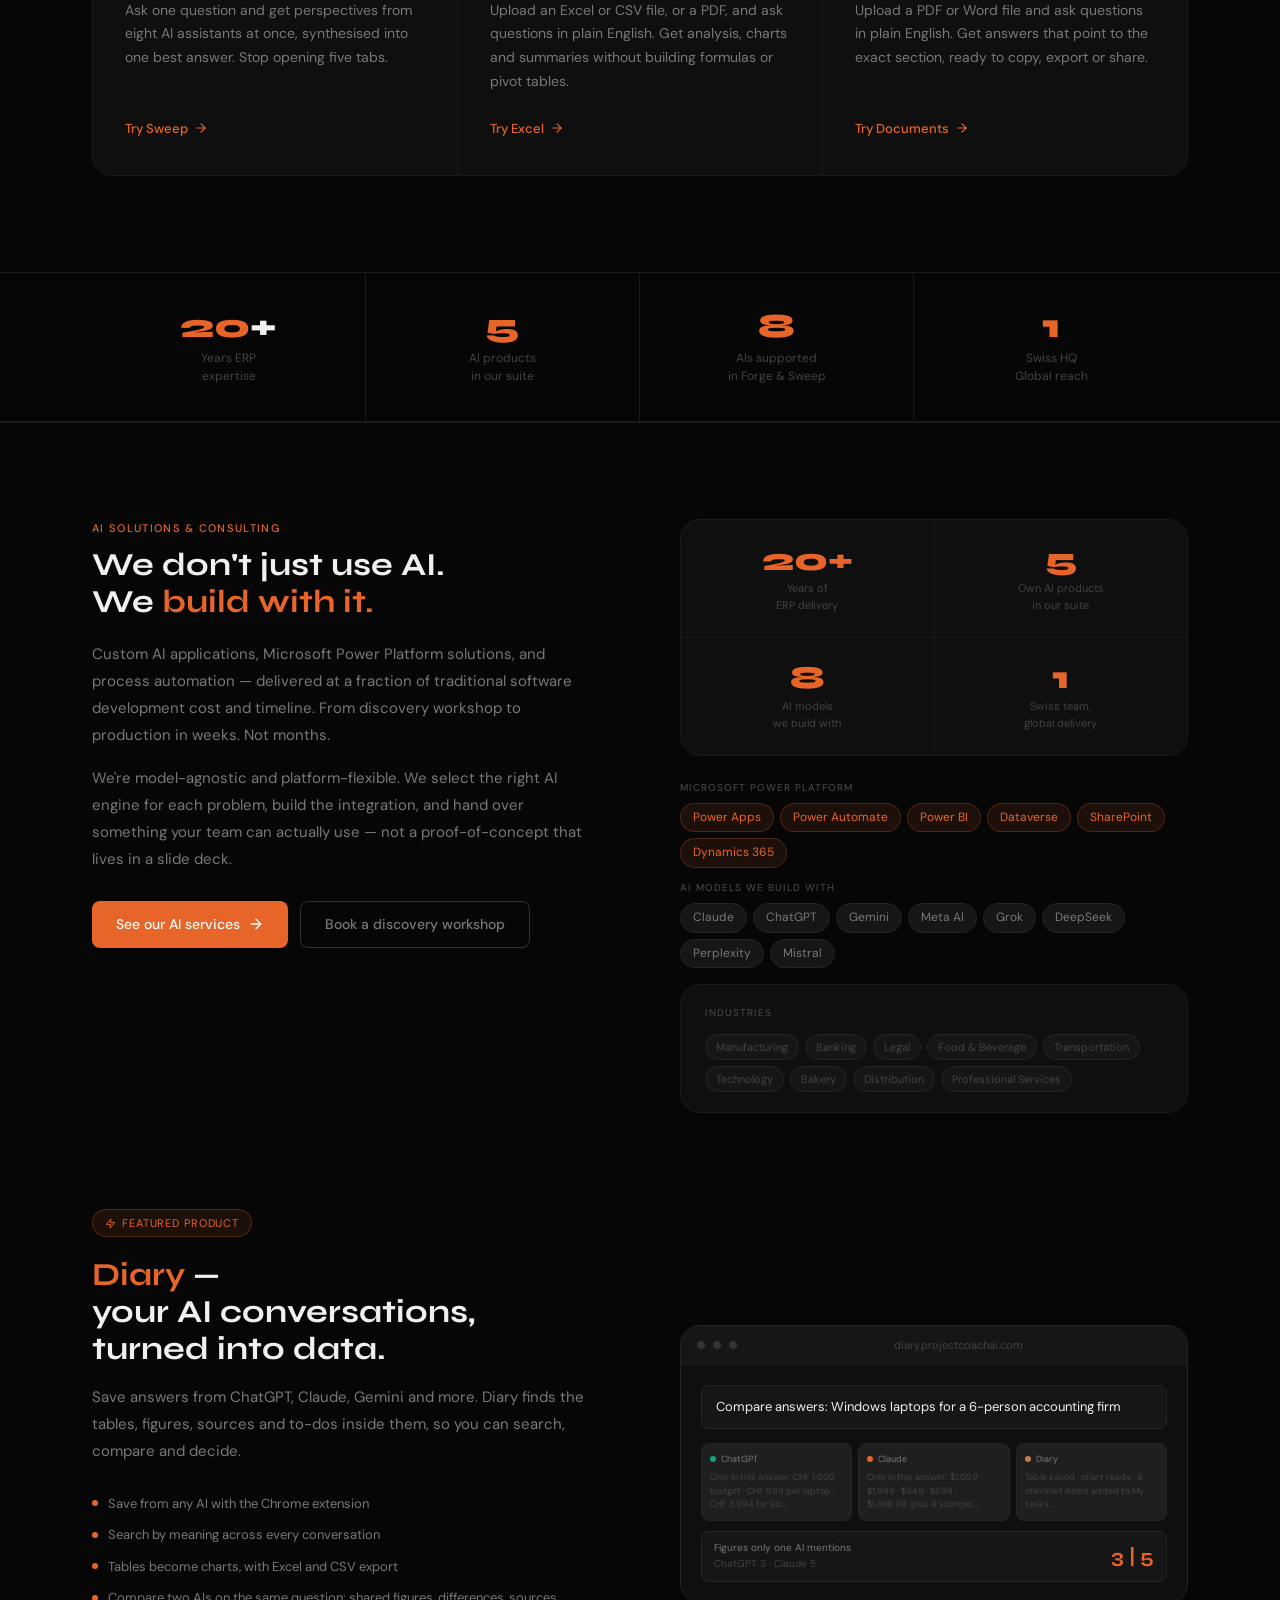
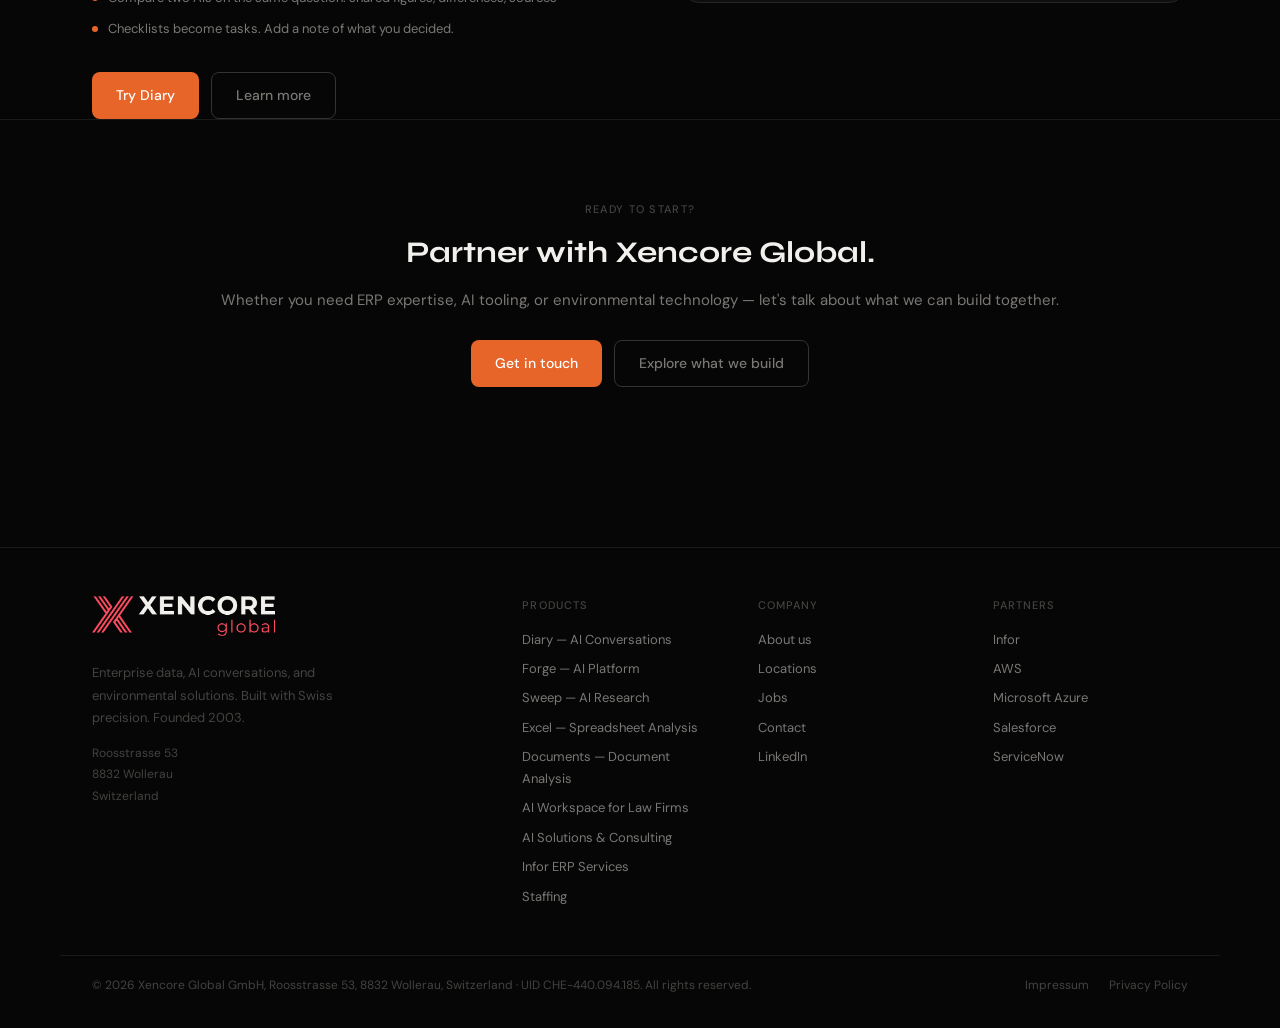
==== commit 2d6a5bf9: "Founded 2003, restructured 2019" ====
--- a/index.html
+++ b/index.html
@@ -487,7 +487,7 @@
       &middot;
       <span>Wollerau, Switzerland</span>
       &middot;
-      <span>Est. 2019</span>
+      <span>Est. 2003</span>
     </div>
 
     <h1 class="hero__headline fade-up fade-up-1" id="hero-headline">
@@ -945,7 +945,7 @@
       </a>
       <p class="xc-footer__brand-desc">
         Enterprise data, AI conversations, and environmental solutions.
-        Built with Swiss precision since 2019.
+        Built with Swiss precision. Founded 2003.
       </p>
       <address class="xc-footer__address">
         Roosstrasse 53<br>
